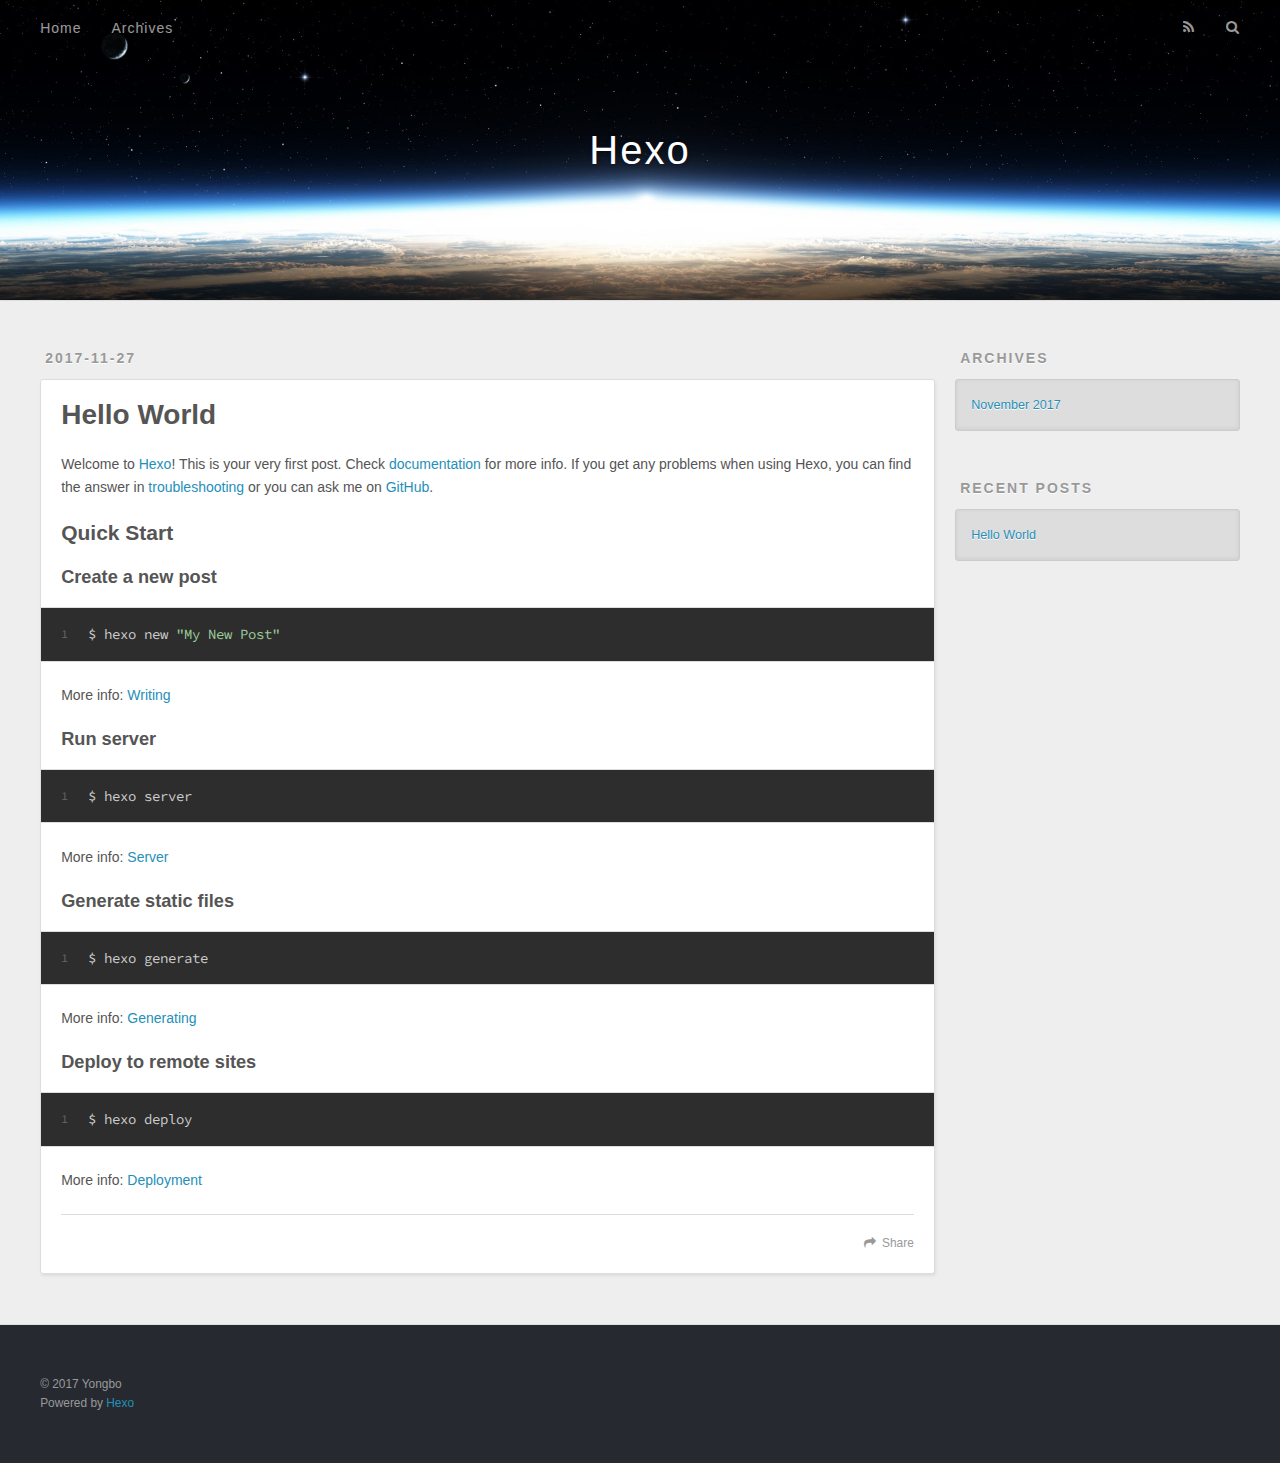
==== index.html @ dc709740 "“update”" ====
<!DOCTYPE html>
<html>
<head>
  <meta charset="utf-8">
  
  <title>Hexo</title>
  <meta name="viewport" content="width=device-width, initial-scale=1, maximum-scale=1">
  <meta property="og:type" content="website">
<meta property="og:title" content="Hexo">
<meta property="og:url" content="http://yoursite.com/index.html">
<meta property="og:site_name" content="Hexo">
<meta property="og:locale" content="zh-Hans">
<meta name="twitter:card" content="summary">
<meta name="twitter:title" content="Hexo">
  
    <link rel="alternate" href="/atom.xml" title="Hexo" type="application/atom+xml">
  
  
    <link rel="icon" href="/favicon.png">
  
  
    <link href="//fonts.googleapis.com/css?family=Source+Code+Pro" rel="stylesheet" type="text/css">
  
  <link rel="stylesheet" href="/css/style.css">
  

</head>

<body>
  <div id="container">
    <div id="wrap">
      <header id="header">
  <div id="banner"></div>
  <div id="header-outer" class="outer">
    <div id="header-title" class="inner">
      <h1 id="logo-wrap">
        <a href="/" id="logo">Hexo</a>
      </h1>
      
    </div>
    <div id="header-inner" class="inner">
      <nav id="main-nav">
        <a id="main-nav-toggle" class="nav-icon"></a>
        
          <a class="main-nav-link" href="/">Home</a>
        
          <a class="main-nav-link" href="/archives">Archives</a>
        
      </nav>
      <nav id="sub-nav">
        
          <a id="nav-rss-link" class="nav-icon" href="/atom.xml" title="RSS Feed"></a>
        
        <a id="nav-search-btn" class="nav-icon" title="Search"></a>
      </nav>
      <div id="search-form-wrap">
        <form action="//google.com/search" method="get" accept-charset="UTF-8" class="search-form"><input type="search" name="q" class="search-form-input" placeholder="Search"><button type="submit" class="search-form-submit">&#xF002;</button><input type="hidden" name="sitesearch" value="http://yoursite.com"></form>
      </div>
    </div>
  </div>
</header>
      <div class="outer">
        <section id="main">
  
    <article id="post-hello-world" class="article article-type-post" itemscope itemprop="blogPost">
  <div class="article-meta">
    <a href="/2017/11/27/hello-world/" class="article-date">
  <time datetime="2017-11-27T13:31:31.000Z" itemprop="datePublished">2017-11-27</time>
</a>
    
  </div>
  <div class="article-inner">
    
    
      <header class="article-header">
        
  
    <h1 itemprop="name">
      <a class="article-title" href="/2017/11/27/hello-world/">Hello World</a>
    </h1>
  

      </header>
    
    <div class="article-entry" itemprop="articleBody">
      
        <p>Welcome to <a href="https://hexo.io/" target="_blank" rel="noopener">Hexo</a>! This is your very first post. Check <a href="https://hexo.io/docs/" target="_blank" rel="noopener">documentation</a> for more info. If you get any problems when using Hexo, you can find the answer in <a href="https://hexo.io/docs/troubleshooting.html" target="_blank" rel="noopener">troubleshooting</a> or you can ask me on <a href="https://github.com/hexojs/hexo/issues" target="_blank" rel="noopener">GitHub</a>.</p>
<h2 id="Quick-Start"><a href="#Quick-Start" class="headerlink" title="Quick Start"></a>Quick Start</h2><h3 id="Create-a-new-post"><a href="#Create-a-new-post" class="headerlink" title="Create a new post"></a>Create a new post</h3><figure class="highlight bash"><table><tr><td class="gutter"><pre><span class="line">1</span><br></pre></td><td class="code"><pre><span class="line">$ hexo new <span class="string">"My New Post"</span></span><br></pre></td></tr></table></figure>
<p>More info: <a href="https://hexo.io/docs/writing.html" target="_blank" rel="noopener">Writing</a></p>
<h3 id="Run-server"><a href="#Run-server" class="headerlink" title="Run server"></a>Run server</h3><figure class="highlight bash"><table><tr><td class="gutter"><pre><span class="line">1</span><br></pre></td><td class="code"><pre><span class="line">$ hexo server</span><br></pre></td></tr></table></figure>
<p>More info: <a href="https://hexo.io/docs/server.html" target="_blank" rel="noopener">Server</a></p>
<h3 id="Generate-static-files"><a href="#Generate-static-files" class="headerlink" title="Generate static files"></a>Generate static files</h3><figure class="highlight bash"><table><tr><td class="gutter"><pre><span class="line">1</span><br></pre></td><td class="code"><pre><span class="line">$ hexo generate</span><br></pre></td></tr></table></figure>
<p>More info: <a href="https://hexo.io/docs/generating.html" target="_blank" rel="noopener">Generating</a></p>
<h3 id="Deploy-to-remote-sites"><a href="#Deploy-to-remote-sites" class="headerlink" title="Deploy to remote sites"></a>Deploy to remote sites</h3><figure class="highlight bash"><table><tr><td class="gutter"><pre><span class="line">1</span><br></pre></td><td class="code"><pre><span class="line">$ hexo deploy</span><br></pre></td></tr></table></figure>
<p>More info: <a href="https://hexo.io/docs/deployment.html" target="_blank" rel="noopener">Deployment</a></p>

      
    </div>
    <footer class="article-footer">
      <a data-url="http://yoursite.com/2017/11/27/hello-world/" data-id="cjaic0ko60000mmjehtc78fb1" class="article-share-link">Share</a>
      
      
    </footer>
  </div>
  
</article>


  

</section>
        
          <aside id="sidebar">
  
    

  
    

  
    
  
    
  <div class="widget-wrap">
    <h3 class="widget-title">Archives</h3>
    <div class="widget">
      <ul class="archive-list"><li class="archive-list-item"><a class="archive-list-link" href="/archives/2017/11/">November 2017</a></li></ul>
    </div>
  </div>


  
    
  <div class="widget-wrap">
    <h3 class="widget-title">Recent Posts</h3>
    <div class="widget">
      <ul>
        
          <li>
            <a href="/2017/11/27/hello-world/">Hello World</a>
          </li>
        
      </ul>
    </div>
  </div>

  
</aside>
        
      </div>
      <footer id="footer">
  
  <div class="outer">
    <div id="footer-info" class="inner">
      &copy; 2017 Yongbo<br>
      Powered by <a href="http://hexo.io/" target="_blank">Hexo</a>
    </div>
  </div>
</footer>
    </div>
    <nav id="mobile-nav">
  
    <a href="/" class="mobile-nav-link">Home</a>
  
    <a href="/archives" class="mobile-nav-link">Archives</a>
  
</nav>
    

<script src="//ajax.googleapis.com/ajax/libs/jquery/2.0.3/jquery.min.js"></script>


  <link rel="stylesheet" href="/fancybox/jquery.fancybox.css">
  <script src="/fancybox/jquery.fancybox.pack.js"></script>


<script src="/js/script.js"></script>

  </div>
</body>
</html>
---- css/style.css ----
body {
  width: 100%;
}
body:before,
body:after {
  content: "";
  display: table;
}
body:after {
  clear: both;
}
html,
body,
div,
span,
applet,
object,
iframe,
h1,
h2,
h3,
h4,
h5,
h6,
p,
blockquote,
pre,
a,
abbr,
acronym,
address,
big,
cite,
code,
del,
dfn,
em,
img,
ins,
kbd,
q,
s,
samp,
small,
strike,
strong,
sub,
sup,
tt,
var,
dl,
dt,
dd,
ol,
ul,
li,
fieldset,
form,
label,
legend,
table,
caption,
tbody,
tfoot,
thead,
tr,
th,
td {
  margin: 0;
  padding: 0;
  border: 0;
  outline: 0;
  font-weight: inherit;
  font-style: inherit;
  font-family: inherit;
  font-size: 100%;
  vertical-align: baseline;
}
body {
  line-height: 1;
  color: #000;
  background: #fff;
}
ol,
ul {
  list-style: none;
}
table {
  border-collapse: separate;
  border-spacing: 0;
  vertical-align: middle;
}
caption,
th,
td {
  text-align: left;
  font-weight: normal;
  vertical-align: middle;
}
a img {
  border: none;
}
input,
button {
  margin: 0;
  padding: 0;
}
input::-moz-focus-inner,
button::-moz-focus-inner {
  border: 0;
  padding: 0;
}
@font-face {
  font-family: FontAwesome;
  font-style: normal;
  font-weight: normal;
  src: url("fonts/fontawesome-webfont.eot?v=#4.0.3");
  src: url("fonts/fontawesome-webfont.eot?#iefix&v=#4.0.3") format("embedded-opentype"), url("fonts/fontawesome-webfont.woff?v=#4.0.3") format("woff"), url("fonts/fontawesome-webfont.ttf?v=#4.0.3") format("truetype"), url("fonts/fontawesome-webfont.svg#fontawesomeregular?v=#4.0.3") format("svg");
}
html,
body,
#container {
  height: 100%;
}
body {
  background: #eee;
  font: 14px "Helvetica Neue", Helvetica, Arial, sans-serif;
  -webkit-text-size-adjust: 100%;
}
.outer {
  max-width: 1220px;
  margin: 0 auto;
  padding: 0 20px;
}
.outer:before,
.outer:after {
  content: "";
  display: table;
}
.outer:after {
  clear: both;
}
.inner {
  display: inline;
  float: left;
  width: 98.33333333333333%;
  margin: 0 0.833333333333333%;
}
.left,
.alignleft {
  float: left;
}
.right,
.alignright {
  float: right;
}
.clear {
  clear: both;
}
#container {
  position: relative;
}
.mobile-nav-on {
  overflow: hidden;
}
#wrap {
  height: 100%;
  width: 100%;
  position: absolute;
  top: 0;
  left: 0;
  -webkit-transition: 0.2s ease-out;
  -moz-transition: 0.2s ease-out;
  -ms-transition: 0.2s ease-out;
  transition: 0.2s ease-out;
  z-index: 1;
  background: #eee;
}
.mobile-nav-on #wrap {
  left: 280px;
}
@media screen and (min-width: 768px) {
  #main {
    display: inline;
    float: left;
    width: 73.33333333333333%;
    margin: 0 0.833333333333333%;
  }
}
.article-date,
.article-category-link,
.archive-year,
.widget-title {
  text-decoration: none;
  text-transform: uppercase;
  letter-spacing: 2px;
  color: #999;
  margin-bottom: 1em;
  margin-left: 5px;
  line-height: 1em;
  text-shadow: 0 1px #fff;
  font-weight: bold;
}
.article-inner,
.archive-article-inner {
  background: #fff;
  -webkit-box-shadow: 1px 2px 3px #ddd;
  box-shadow: 1px 2px 3px #ddd;
  border: 1px solid #ddd;
  border-radius: 3px;
}
.article-entry h1,
.widget h1 {
  font-size: 2em;
}
.article-entry h2,
.widget h2 {
  font-size: 1.5em;
}
.article-entry h3,
.widget h3 {
  font-size: 1.3em;
}
.article-entry h4,
.widget h4 {
  font-size: 1.2em;
}
.article-entry h5,
.widget h5 {
  font-size: 1em;
}
.article-entry h6,
.widget h6 {
  font-size: 1em;
  color: #999;
}
.article-entry hr,
.widget hr {
  border: 1px dashed #ddd;
}
.article-entry strong,
.widget strong {
  font-weight: bold;
}
.article-entry em,
.widget em,
.article-entry cite,
.widget cite {
  font-style: italic;
}
.article-entry sup,
.widget sup,
.article-entry sub,
.widget sub {
  font-size: 0.75em;
  line-height: 0;
  position: relative;
  vertical-align: baseline;
}
.article-entry sup,
.widget sup {
  top: -0.5em;
}
.article-entry sub,
.widget sub {
  bottom: -0.2em;
}
.article-entry small,
.widget small {
  font-size: 0.85em;
}
.article-entry acronym,
.widget acronym,
.article-entry abbr,
.widget abbr {
  border-bottom: 1px dotted;
}
.article-entry ul,
.widget ul,
.article-entry ol,
.widget ol,
.article-entry dl,
.widget dl {
  margin: 0 20px;
  line-height: 1.6em;
}
.article-entry ul ul,
.widget ul ul,
.article-entry ol ul,
.widget ol ul,
.article-entry ul ol,
.widget ul ol,
.article-entry ol ol,
.widget ol ol {
  margin-top: 0;
  margin-bottom: 0;
}
.article-entry ul,
.widget ul {
  list-style: disc;
}
.article-entry ol,
.widget ol {
  list-style: decimal;
}
.article-entry dt,
.widget dt {
  font-weight: bold;
}
#header {
  height: 300px;
  position: relative;
  border-bottom: 1px solid #ddd;
}
#header:before,
#header:after {
  content: "";
  position: absolute;
  left: 0;
  right: 0;
  height: 40px;
}
#header:before {
  top: 0;
  background: -webkit-linear-gradient(rgba(0,0,0,0.2), transparent);
  background: -moz-linear-gradient(rgba(0,0,0,0.2), transparent);
  background: -ms-linear-gradient(rgba(0,0,0,0.2), transparent);
  background: linear-gradient(rgba(0,0,0,0.2), transparent);
}
#header:after {
  bottom: 0;
  background: -webkit-linear-gradient(transparent, rgba(0,0,0,0.2));
  background: -moz-linear-gradient(transparent, rgba(0,0,0,0.2));
  background: -ms-linear-gradient(transparent, rgba(0,0,0,0.2));
  background: linear-gradient(transparent, rgba(0,0,0,0.2));
}
#header-outer {
  height: 100%;
  position: relative;
}
#header-inner {
  position: relative;
  overflow: hidden;
}
#banner {
  position: absolute;
  top: 0;
  left: 0;
  width: 100%;
  height: 100%;
  background: url("images/banner.jpg") center #000;
  -webkit-background-size: cover;
  -moz-background-size: cover;
  background-size: cover;
  z-index: -1;
}
#header-title {
  text-align: center;
  height: 40px;
  position: absolute;
  top: 50%;
  left: 0;
  margin-top: -20px;
}
#logo,
#subtitle {
  text-decoration: none;
  color: #fff;
  font-weight: 300;
  text-shadow: 0 1px 4px rgba(0,0,0,0.3);
}
#logo {
  font-size: 40px;
  line-height: 40px;
  letter-spacing: 2px;
}
#subtitle {
  font-size: 16px;
  line-height: 16px;
  letter-spacing: 1px;
}
#subtitle-wrap {
  margin-top: 16px;
}
#main-nav {
  float: left;
  margin-left: -15px;
}
.nav-icon,
.main-nav-link {
  float: left;
  color: #fff;
  opacity: 0.6;
  text-decoration: none;
  text-shadow: 0 1px rgba(0,0,0,0.2);
  -webkit-transition: opacity 0.2s;
  -moz-transition: opacity 0.2s;
  -ms-transition: opacity 0.2s;
  transition: opacity 0.2s;
  display: block;
  padding: 20px 15px;
}
.nav-icon:hover,
.main-nav-link:hover {
  opacity: 1;
}
.nav-icon {
  font-family: FontAwesome;
  text-align: center;
  font-size: 14px;
  width: 14px;
  height: 14px;
  padding: 20px 15px;
  position: relative;
  cursor: pointer;
}
.main-nav-link {
  font-weight: 300;
  letter-spacing: 1px;
}
@media screen and (max-width: 479px) {
  .main-nav-link {
    display: none;
  }
}
#main-nav-toggle {
  display: none;
}
#main-nav-toggle:before {
  content: "\f0c9";
}
@media screen and (max-width: 479px) {
  #main-nav-toggle {
    display: block;
  }
}
#sub-nav {
  float: right;
  margin-right: -15px;
}
#nav-rss-link:before {
  content: "\f09e";
}
#nav-search-btn:before {
  content: "\f002";
}
#search-form-wrap {
  position: absolute;
  top: 15px;
  width: 150px;
  height: 30px;
  right: -150px;
  opacity: 0;
  -webkit-transition: 0.2s ease-out;
  -moz-transition: 0.2s ease-out;
  -ms-transition: 0.2s ease-out;
  transition: 0.2s ease-out;
}
#search-form-wrap.on {
  opacity: 1;
  right: 0;
}
@media screen and (max-width: 479px) {
  #search-form-wrap {
    width: 100%;
    right: -100%;
  }
}
.search-form {
  position: absolute;
  top: 0;
  left: 0;
  right: 0;
  background: #fff;
  padding: 5px 15px;
  border-radius: 15px;
  -webkit-box-shadow: 0 0 10px rgba(0,0,0,0.3);
  box-shadow: 0 0 10px rgba(0,0,0,0.3);
}
.search-form-input {
  border: none;
  background: none;
  color: #555;
  width: 100%;
  font: 13px "Helvetica Neue", Helvetica, Arial, sans-serif;
  outline: none;
}
.search-form-input::-webkit-search-results-decoration,
.search-form-input::-webkit-search-cancel-button {
  -webkit-appearance: none;
}
.search-form-submit {
  position: absolute;
  top: 50%;
  right: 10px;
  margin-top: -7px;
  font: 13px FontAwesome;
  border: none;
  background: none;
  color: #bbb;
  cursor: pointer;
}
.search-form-submit:hover,
.search-form-submit:focus {
  color: #777;
}
.article {
  margin: 50px 0;
}
.article-inner {
  overflow: hidden;
}
.article-meta:before,
.article-meta:after {
  content: "";
  display: table;
}
.article-meta:after {
  clear: both;
}
.article-date {
  float: left;
}
.article-category {
  float: left;
  line-height: 1em;
  color: #ccc;
  text-shadow: 0 1px #fff;
  margin-left: 8px;
}
.article-category:before {
  content: "\2022";
}
.article-category-link {
  margin: 0 12px 1em;
}
.article-header {
  padding: 20px 20px 0;
}
.article-title {
  text-decoration: none;
  font-size: 2em;
  font-weight: bold;
  color: #555;
  line-height: 1.1em;
  -webkit-transition: color 0.2s;
  -moz-transition: color 0.2s;
  -ms-transition: color 0.2s;
  transition: color 0.2s;
}
a.article-title:hover {
  color: #258fb8;
}
.article-entry {
  color: #555;
  padding: 0 20px;
}
.article-entry:before,
.article-entry:after {
  content: "";
  display: table;
}
.article-entry:after {
  clear: both;
}
.article-entry p,
.article-entry table {
  line-height: 1.6em;
  margin: 1.6em 0;
}
.article-entry h1,
.article-entry h2,
.article-entry h3,
.article-entry h4,
.article-entry h5,
.article-entry h6 {
  font-weight: bold;
}
.article-entry h1,
.article-entry h2,
.article-entry h3,
.article-entry h4,
.article-entry h5,
.article-entry h6 {
  line-height: 1.1em;
  margin: 1.1em 0;
}
.article-entry a {
  color: #258fb8;
  text-decoration: none;
}
.article-entry a:hover {
  text-decoration: underline;
}
.article-entry ul,
.article-entry ol,
.article-entry dl {
  margin-top: 1.6em;
  margin-bottom: 1.6em;
}
.article-entry img,
.article-entry video {
  max-width: 100%;
  height: auto;
  display: block;
  margin: auto;
}
.article-entry iframe {
  border: none;
}
.article-entry table {
  width: 100%;
  border-collapse: collapse;
  border-spacing: 0;
}
.article-entry th {
  font-weight: bold;
  border-bottom: 3px solid #ddd;
  padding-bottom: 0.5em;
}
.article-entry td {
  border-bottom: 1px solid #ddd;
  padding: 10px 0;
}
.article-entry blockquote {
  font-family: Georgia, "Times New Roman", serif;
  font-size: 1.4em;
  margin: 1.6em 20px;
  text-align: center;
}
.article-entry blockquote footer {
  font-size: 14px;
  margin: 1.6em 0;
  font-family: "Helvetica Neue", Helvetica, Arial, sans-serif;
}
.article-entry blockquote footer cite:before {
  content: "—";
  padding: 0 0.5em;
}
.article-entry .pullquote {
  text-align: left;
  width: 45%;
  margin: 0;
}
.article-entry .pullquote.left {
  margin-left: 0.5em;
  margin-right: 1em;
}
.article-entry .pullquote.right {
  margin-right: 0.5em;
  margin-left: 1em;
}
.article-entry .caption {
  color: #999;
  display: block;
  font-size: 0.9em;
  margin-top: 0.5em;
  position: relative;
  text-align: center;
}
.article-entry .video-container {
  position: relative;
  padding-top: 56.25%;
  height: 0;
  overflow: hidden;
}
.article-entry .video-container iframe,
.article-entry .video-container object,
.article-entry .video-container embed {
  position: absolute;
  top: 0;
  left: 0;
  width: 100%;
  height: 100%;
  margin-top: 0;
}
.article-more-link a {
  display: inline-block;
  line-height: 1em;
  padding: 6px 15px;
  border-radius: 15px;
  background: #eee;
  color: #999;
  text-shadow: 0 1px #fff;
  text-decoration: none;
}
.article-more-link a:hover {
  background: #258fb8;
  color: #fff;
  text-decoration: none;
  text-shadow: 0 1px #1e7293;
}
.article-footer {
  font-size: 0.85em;
  line-height: 1.6em;
  border-top: 1px solid #ddd;
  padding-top: 1.6em;
  margin: 0 20px 20px;
}
.article-footer:before,
.article-footer:after {
  content: "";
  display: table;
}
.article-footer:after {
  clear: both;
}
.article-footer a {
  color: #999;
  text-decoration: none;
}
.article-footer a:hover {
  color: #555;
}
.article-tag-list-item {
  float: left;
  margin-right: 10px;
}
.article-tag-list-link:before {
  content: "#";
}
.article-comment-link {
  float: right;
}
.article-comment-link:before {
  content: "\f075";
  font-family: FontAwesome;
  padding-right: 8px;
}
.article-share-link {
  cursor: pointer;
  float: right;
  margin-left: 20px;
}
.article-share-link:before {
  content: "\f064";
  font-family: FontAwesome;
  padding-right: 6px;
}
#article-nav {
  position: relative;
}
#article-nav:before,
#article-nav:after {
  content: "";
  display: table;
}
#article-nav:after {
  clear: both;
}
@media screen and (min-width: 768px) {
  #article-nav {
    margin: 50px 0;
  }
  #article-nav:before {
    width: 8px;
    height: 8px;
    position: absolute;
    top: 50%;
    left: 50%;
    margin-top: -4px;
    margin-left: -4px;
    content: "";
    border-radius: 50%;
    background: #ddd;
    -webkit-box-shadow: 0 1px 2px #fff;
    box-shadow: 0 1px 2px #fff;
  }
}
.article-nav-link-wrap {
  text-decoration: none;
  text-shadow: 0 1px #fff;
  color: #999;
  -webkit-box-sizing: border-box;
  -moz-box-sizing: border-box;
  box-sizing: border-box;
  margin-top: 50px;
  text-align: center;
  display: block;
}
.article-nav-link-wrap:hover {
  color: #555;
}
@media screen and (min-width: 768px) {
  .article-nav-link-wrap {
    width: 50%;
    margin-top: 0;
  }
}
@media screen and (min-width: 768px) {
  #article-nav-newer {
    float: left;
    text-align: right;
    padding-right: 20px;
  }
}
@media screen and (min-width: 768px) {
  #article-nav-older {
    float: right;
    text-align: left;
    padding-left: 20px;
  }
}
.article-nav-caption {
  text-transform: uppercase;
  letter-spacing: 2px;
  color: #ddd;
  line-height: 1em;
  font-weight: bold;
}
#article-nav-newer .article-nav-caption {
  margin-right: -2px;
}
.article-nav-title {
  font-size: 0.85em;
  line-height: 1.6em;
  margin-top: 0.5em;
}
.article-share-box {
  position: absolute;
  display: none;
  background: #fff;
  -webkit-box-shadow: 1px 2px 10px rgba(0,0,0,0.2);
  box-shadow: 1px 2px 10px rgba(0,0,0,0.2);
  border-radius: 3px;
  margin-left: -145px;
  overflow: hidden;
  z-index: 1;
}
.article-share-box.on {
  display: block;
}
.article-share-input {
  width: 100%;
  background: none;
  -webkit-box-sizing: border-box;
  -moz-box-sizing: border-box;
  box-sizing: border-box;
  font: 14px "Helvetica Neue", Helvetica, Arial, sans-serif;
  padding: 0 15px;
  color: #555;
  outline: none;
  border: 1px solid #ddd;
  border-radius: 3px 3px 0 0;
  height: 36px;
  line-height: 36px;
}
.article-share-links {
  background: #eee;
}
.article-share-links:before,
.article-share-links:after {
  content: "";
  display: table;
}
.article-share-links:after {
  clear: both;
}
.article-share-twitter,
.article-share-facebook,
.article-share-pinterest,
.article-share-google {
  width: 50px;
  height: 36px;
  display: block;
  float: left;
  position: relative;
  color: #999;
  text-shadow: 0 1px #fff;
}
.article-share-twitter:before,
.article-share-facebook:before,
.article-share-pinterest:before,
.article-share-google:before {
  font-size: 20px;
  font-family: FontAwesome;
  width: 20px;
  height: 20px;
  position: absolute;
  top: 50%;
  left: 50%;
  margin-top: -10px;
  margin-left: -10px;
  text-align: center;
}
.article-share-twitter:hover,
.article-share-facebook:hover,
.article-share-pinterest:hover,
.article-share-google:hover {
  color: #fff;
}
.article-share-twitter:before {
  content: "\f099";
}
.article-share-twitter:hover {
  background: #00aced;
  text-shadow: 0 1px #008abe;
}
.article-share-facebook:before {
  content: "\f09a";
}
.article-share-facebook:hover {
  background: #3b5998;
  text-shadow: 0 1px #2f477a;
}
.article-share-pinterest:before {
  content: "\f0d2";
}
.article-share-pinterest:hover {
  background: #cb2027;
  text-shadow: 0 1px #a21a1f;
}
.article-share-google:before {
  content: "\f0d5";
}
.article-share-google:hover {
  background: #dd4b39;
  text-shadow: 0 1px #be3221;
}
.article-gallery {
  background: #000;
  position: relative;
}
.article-gallery-photos {
  position: relative;
  overflow: hidden;
}
.article-gallery-img {
  display: none;
  max-width: 100%;
}
.article-gallery-img:first-child {
  display: block;
}
.article-gallery-img.loaded {
  position: absolute;
  display: block;
}
.article-gallery-img img {
  display: block;
  max-width: 100%;
  margin: 0 auto;
}
#comments {
  background: #fff;
  -webkit-box-shadow: 1px 2px 3px #ddd;
  box-shadow: 1px 2px 3px #ddd;
  padding: 20px;
  border: 1px solid #ddd;
  border-radius: 3px;
  margin: 50px 0;
}
#comments a {
  color: #258fb8;
}
.archives-wrap {
  margin: 50px 0;
}
.archives:before,
.archives:after {
  content: "";
  display: table;
}
.archives:after {
  clear: both;
}
.archive-year-wrap {
  margin-bottom: 1em;
}
.archives {
  -webkit-column-gap: 10px;
  -moz-column-gap: 10px;
  column-gap: 10px;
}
@media screen and (min-width: 480px) and (max-width: 767px) {
  .archives {
    -webkit-column-count: 2;
    -moz-column-count: 2;
    column-count: 2;
  }
}
@media screen and (min-width: 768px) {
  .archives {
    -webkit-column-count: 3;
    -moz-column-count: 3;
    column-count: 3;
  }
}
.archive-article {
  -webkit-column-break-inside: avoid;
  page-break-inside: avoid;
  overflow: hidden;
  break-inside: avoid-column;
}
.archive-article-inner {
  padding: 10px;
  margin-bottom: 15px;
}
.archive-article-title {
  text-decoration: none;
  font-weight: bold;
  color: #555;
  -webkit-transition: color 0.2s;
  -moz-transition: color 0.2s;
  -ms-transition: color 0.2s;
  transition: color 0.2s;
  line-height: 1.6em;
}
.archive-article-title:hover {
  color: #258fb8;
}
.archive-article-footer {
  margin-top: 1em;
}
.archive-article-date {
  color: #999;
  text-decoration: none;
  font-size: 0.85em;
  line-height: 1em;
  margin-bottom: 0.5em;
  display: block;
}
#page-nav {
  margin: 50px auto;
  background: #fff;
  -webkit-box-shadow: 1px 2px 3px #ddd;
  box-shadow: 1px 2px 3px #ddd;
  border: 1px solid #ddd;
  border-radius: 3px;
  text-align: center;
  color: #999;
  overflow: hidden;
}
#page-nav:before,
#page-nav:after {
  content: "";
  display: table;
}
#page-nav:after {
  clear: both;
}
#page-nav a,
#page-nav span {
  padding: 10px 20px;
  line-height: 1;
  height: 2ex;
}
#page-nav a {
  color: #999;
  text-decoration: none;
}
#page-nav a:hover {
  background: #999;
  color: #fff;
}
#page-nav .prev {
  float: left;
}
#page-nav .next {
  float: right;
}
#page-nav .page-number {
  display: inline-block;
}
@media screen and (max-width: 479px) {
  #page-nav .page-number {
    display: none;
  }
}
#page-nav .current {
  color: #555;
  font-weight: bold;
}
#page-nav .space {
  color: #ddd;
}
#footer {
  background: #262a30;
  padding: 50px 0;
  border-top: 1px solid #ddd;
  color: #999;
}
#footer a {
  color: #258fb8;
  text-decoration: none;
}
#footer a:hover {
  text-decoration: underline;
}
#footer-info {
  line-height: 1.6em;
  font-size: 0.85em;
}
.article-entry pre,
.article-entry .highlight {
  background: #2d2d2d;
  margin: 0 -20px;
  padding: 15px 20px;
  border-style: solid;
  border-color: #ddd;
  border-width: 1px 0;
  overflow: auto;
  color: #ccc;
  line-height: 22.400000000000002px;
}
.article-entry .highlight .gutter pre,
.article-entry .gist .gist-file .gist-data .line-numbers {
  color: #666;
  font-size: 0.85em;
}
.article-entry pre,
.article-entry code {
  font-family: "Source Code Pro", Consolas, Monaco, Menlo, Consolas, monospace;
}
.article-entry code {
  background: #eee;
  text-shadow: 0 1px #fff;
  padding: 0 0.3em;
}
.article-entry pre code {
  background: none;
  text-shadow: none;
  padding: 0;
}
.article-entry .highlight pre {
  border: none;
  margin: 0;
  padding: 0;
}
.article-entry .highlight table {
  margin: 0;
  width: auto;
}
.article-entry .highlight td {
  border: none;
  padding: 0;
}
.article-entry .highlight figcaption {
  font-size: 0.85em;
  color: #999;
  line-height: 1em;
  margin-bottom: 1em;
}
.article-entry .highlight figcaption:before,
.article-entry .highlight figcaption:after {
  content: "";
  display: table;
}
.article-entry .highlight figcaption:after {
  clear: both;
}
.article-entry .highlight figcaption a {
  float: right;
}
.article-entry .highlight .gutter pre {
  text-align: right;
  padding-right: 20px;
}
.article-entry .highlight .line {
  height: 22.400000000000002px;
}
.article-entry .highlight .line.marked {
  background: #515151;
}
.article-entry .gist {
  margin: 0 -20px;
  border-style: solid;
  border-color: #ddd;
  border-width: 1px 0;
  background: #2d2d2d;
  padding: 15px 20px 15px 0;
}
.article-entry .gist .gist-file {
  border: none;
  font-family: "Source Code Pro", Consolas, Monaco, Menlo, Consolas, monospace;
  margin: 0;
}
.article-entry .gist .gist-file .gist-data {
  background: none;
  border: none;
}
.article-entry .gist .gist-file .gist-data .line-numbers {
  background: none;
  border: none;
  padding: 0 20px 0 0;
}
.article-entry .gist .gist-file .gist-data .line-data {
  padding: 0 !important;
}
.article-entry .gist .gist-file .highlight {
  margin: 0;
  padding: 0;
  border: none;
}
.article-entry .gist .gist-file .gist-meta {
  background: #2d2d2d;
  color: #999;
  font: 0.85em "Helvetica Neue", Helvetica, Arial, sans-serif;
  text-shadow: 0 0;
  padding: 0;
  margin-top: 1em;
  margin-left: 20px;
}
.article-entry .gist .gist-file .gist-meta a {
  color: #258fb8;
  font-weight: normal;
}
.article-entry .gist .gist-file .gist-meta a:hover {
  text-decoration: underline;
}
pre .comment,
pre .title {
  color: #999;
}
pre .variable,
pre .attribute,
pre .tag,
pre .regexp,
pre .ruby .constant,
pre .xml .tag .title,
pre .xml .pi,
pre .xml .doctype,
pre .html .doctype,
pre .css .id,
pre .css .class,
pre .css .pseudo {
  color: #f2777a;
}
pre .number,
pre .preprocessor,
pre .built_in,
pre .literal,
pre .params,
pre .constant {
  color: #f99157;
}
pre .class,
pre .ruby .class .title,
pre .css .rules .attribute {
  color: #9c9;
}
pre .string,
pre .value,
pre .inheritance,
pre .header,
pre .ruby .symbol,
pre .xml .cdata {
  color: #9c9;
}
pre .css .hexcolor {
  color: #6cc;
}
pre .function,
pre .python .decorator,
pre .python .title,
pre .ruby .function .title,
pre .ruby .title .keyword,
pre .perl .sub,
pre .javascript .title,
pre .coffeescript .title {
  color: #69c;
}
pre .keyword,
pre .javascript .function {
  color: #c9c;
}
@media screen and (max-width: 479px) {
  #mobile-nav {
    position: absolute;
    top: 0;
    left: 0;
    width: 280px;
    height: 100%;
    background: #191919;
    border-right: 1px solid #fff;
  }
}
@media screen and (max-width: 479px) {
  .mobile-nav-link {
    display: block;
    color: #999;
    text-decoration: none;
    padding: 15px 20px;
    font-weight: bold;
  }
  .mobile-nav-link:hover {
    color: #fff;
  }
}
@media screen and (min-width: 768px) {
  #sidebar {
    display: inline;
    float: left;
    width: 23.333333333333332%;
    margin: 0 0.833333333333333%;
  }
}
.widget-wrap {
  margin: 50px 0;
}
.widget {
  color: #777;
  text-shadow: 0 1px #fff;
  background: #ddd;
  -webkit-box-shadow: 0 -1px 4px #ccc inset;
  box-shadow: 0 -1px 4px #ccc inset;
  border: 1px solid #ccc;
  padding: 15px;
  border-radius: 3px;
}
.widget a {
  color: #258fb8;
  text-decoration: none;
}
.widget a:hover {
  text-decoration: underline;
}
.widget ul ul,
.widget ol ul,
.widget dl ul,
.widget ul ol,
.widget ol ol,
.widget dl ol,
.widget ul dl,
.widget ol dl,
.widget dl dl {
  margin-left: 15px;
  list-style: disc;
}
.widget {
  line-height: 1.6em;
  word-wrap: break-word;
  font-size: 0.9em;
}
.widget ul,
.widget ol {
  list-style: none;
  margin: 0;
}
.widget ul ul,
.widget ol ul,
.widget ul ol,
.widget ol ol {
  margin: 0 20px;
}
.widget ul ul,
.widget ol ul {
  list-style: disc;
}
.widget ul ol,
.widget ol ol {
  list-style: decimal;
}
.category-list-count,
.tag-list-count,
.archive-list-count {
  padding-left: 5px;
  color: #999;
  font-size: 0.85em;
}
.category-list-count:before,
.tag-list-count:before,
.archive-list-count:before {
  content: "(";
}
.category-list-count:after,
.tag-list-count:after,
.archive-list-count:after {
  content: ")";
}
.tagcloud a {
  margin-right: 5px;
  display: inline-block;
}
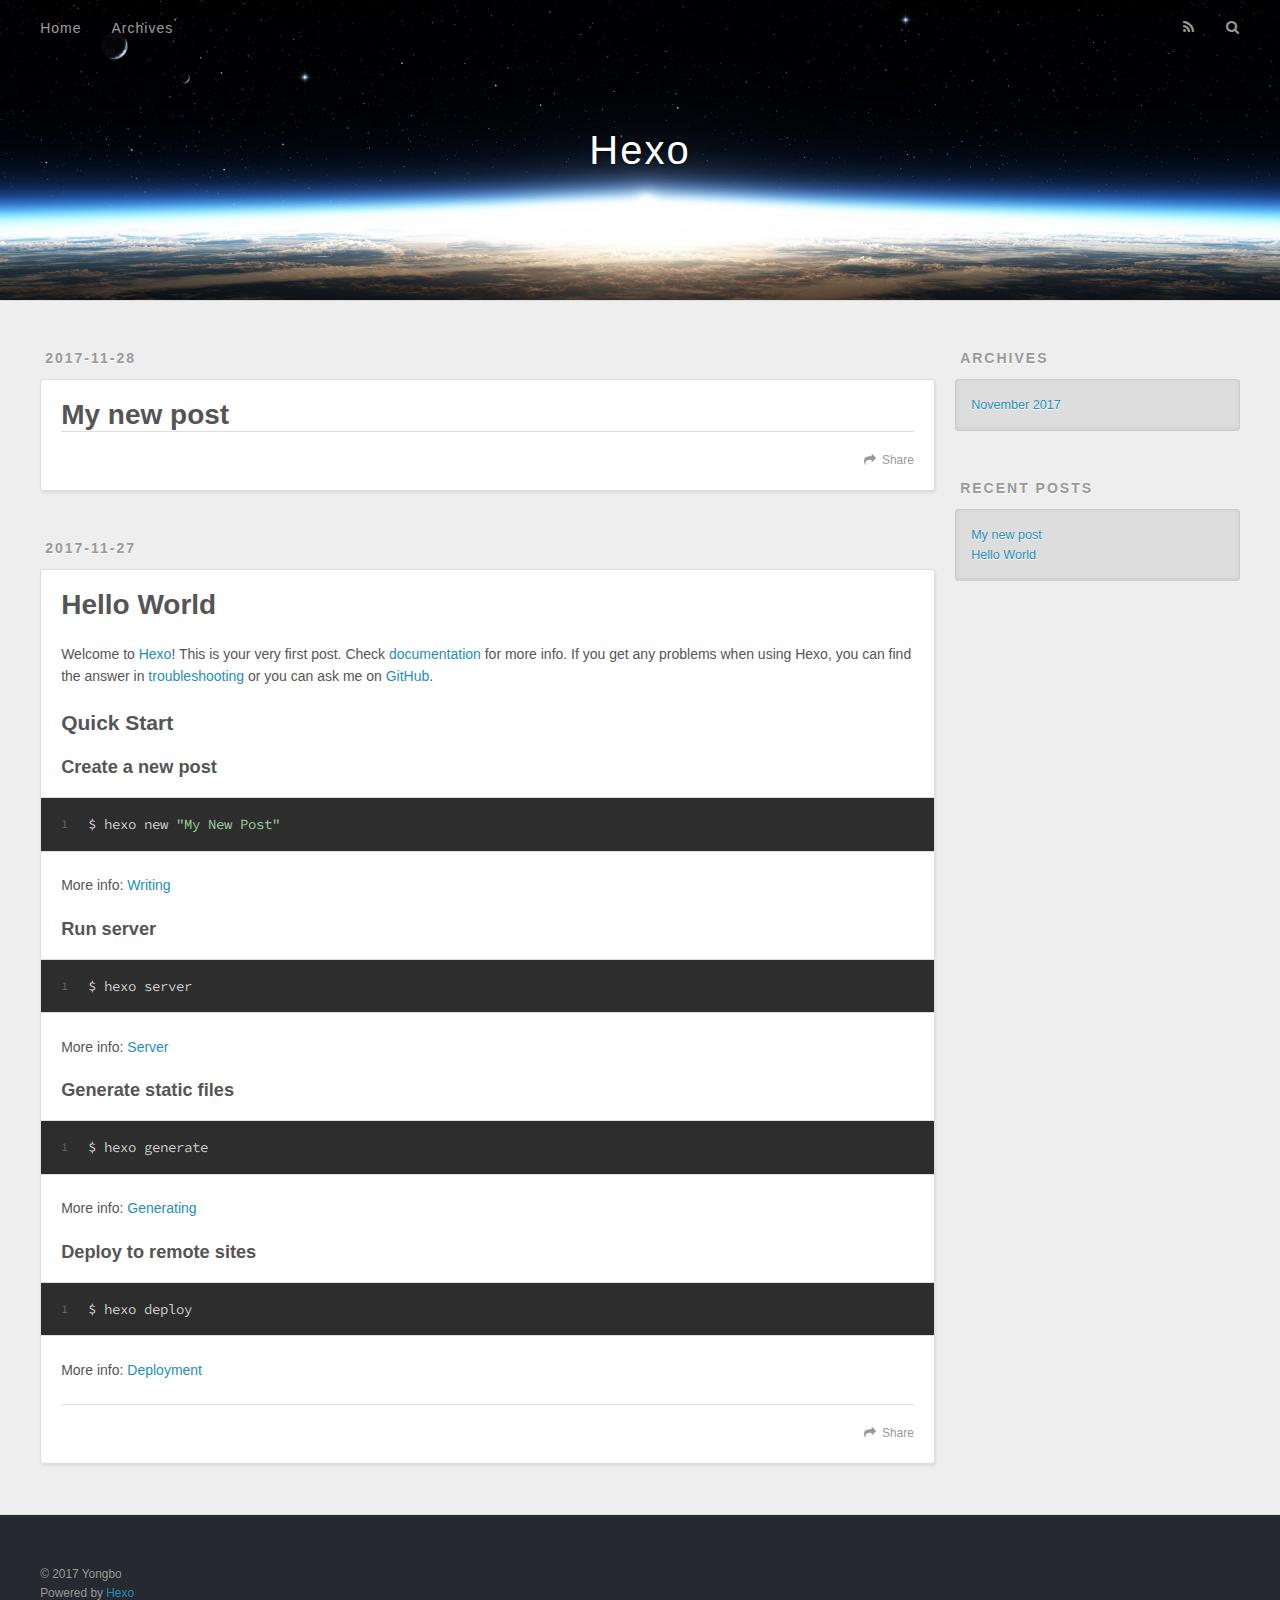
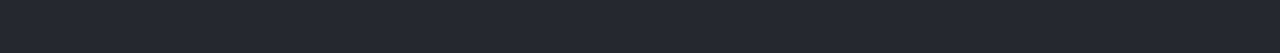
==== commit feecd2cf: "“update”" ====
--- a/index.html
+++ b/index.html
@@ -62,6 +62,42 @@
       <div class="outer">
         <section id="main">
   
+    <article id="post-My-new-post" class="article article-type-post" itemscope itemprop="blogPost">
+  <div class="article-meta">
+    <a href="/2017/11/28/My-new-post/" class="article-date">
+  <time datetime="2017-11-28T06:56:34.000Z" itemprop="datePublished">2017-11-28</time>
+</a>
+    
+  </div>
+  <div class="article-inner">
+    
+    
+      <header class="article-header">
+        
+  
+    <h1 itemprop="name">
+      <a class="article-title" href="/2017/11/28/My-new-post/">My new post</a>
+    </h1>
+  
+
+      </header>
+    
+    <div class="article-entry" itemprop="articleBody">
+      
+        
+      
+    </div>
+    <footer class="article-footer">
+      <a data-url="http://yoursite.com/2017/11/28/My-new-post/" data-id="cjaj9tqal0001b16ttnbprym2" class="article-share-link">Share</a>
+      
+      
+    </footer>
+  </div>
+  
+</article>
+
+
+  
     <article id="post-hello-world" class="article article-type-post" itemscope itemprop="blogPost">
   <div class="article-meta">
     <a href="/2017/11/27/hello-world/" class="article-date">
@@ -97,7 +133,7 @@
       
     </div>
     <footer class="article-footer">
-      <a data-url="http://yoursite.com/2017/11/27/hello-world/" data-id="cjaic0ko60000mmjehtc78fb1" class="article-share-link">Share</a>
+      <a data-url="http://yoursite.com/2017/11/27/hello-world/" data-id="cjaj9tqag0000b16tx40qgcen" class="article-share-link">Share</a>
       
       
     </footer>
@@ -137,6 +173,10 @@
       <ul>
         
           <li>
+            <a href="/2017/11/28/My-new-post/">My new post</a>
+          </li>
+        
+          <li>
             <a href="/2017/11/27/hello-world/">Hello World</a>
           </li>
         
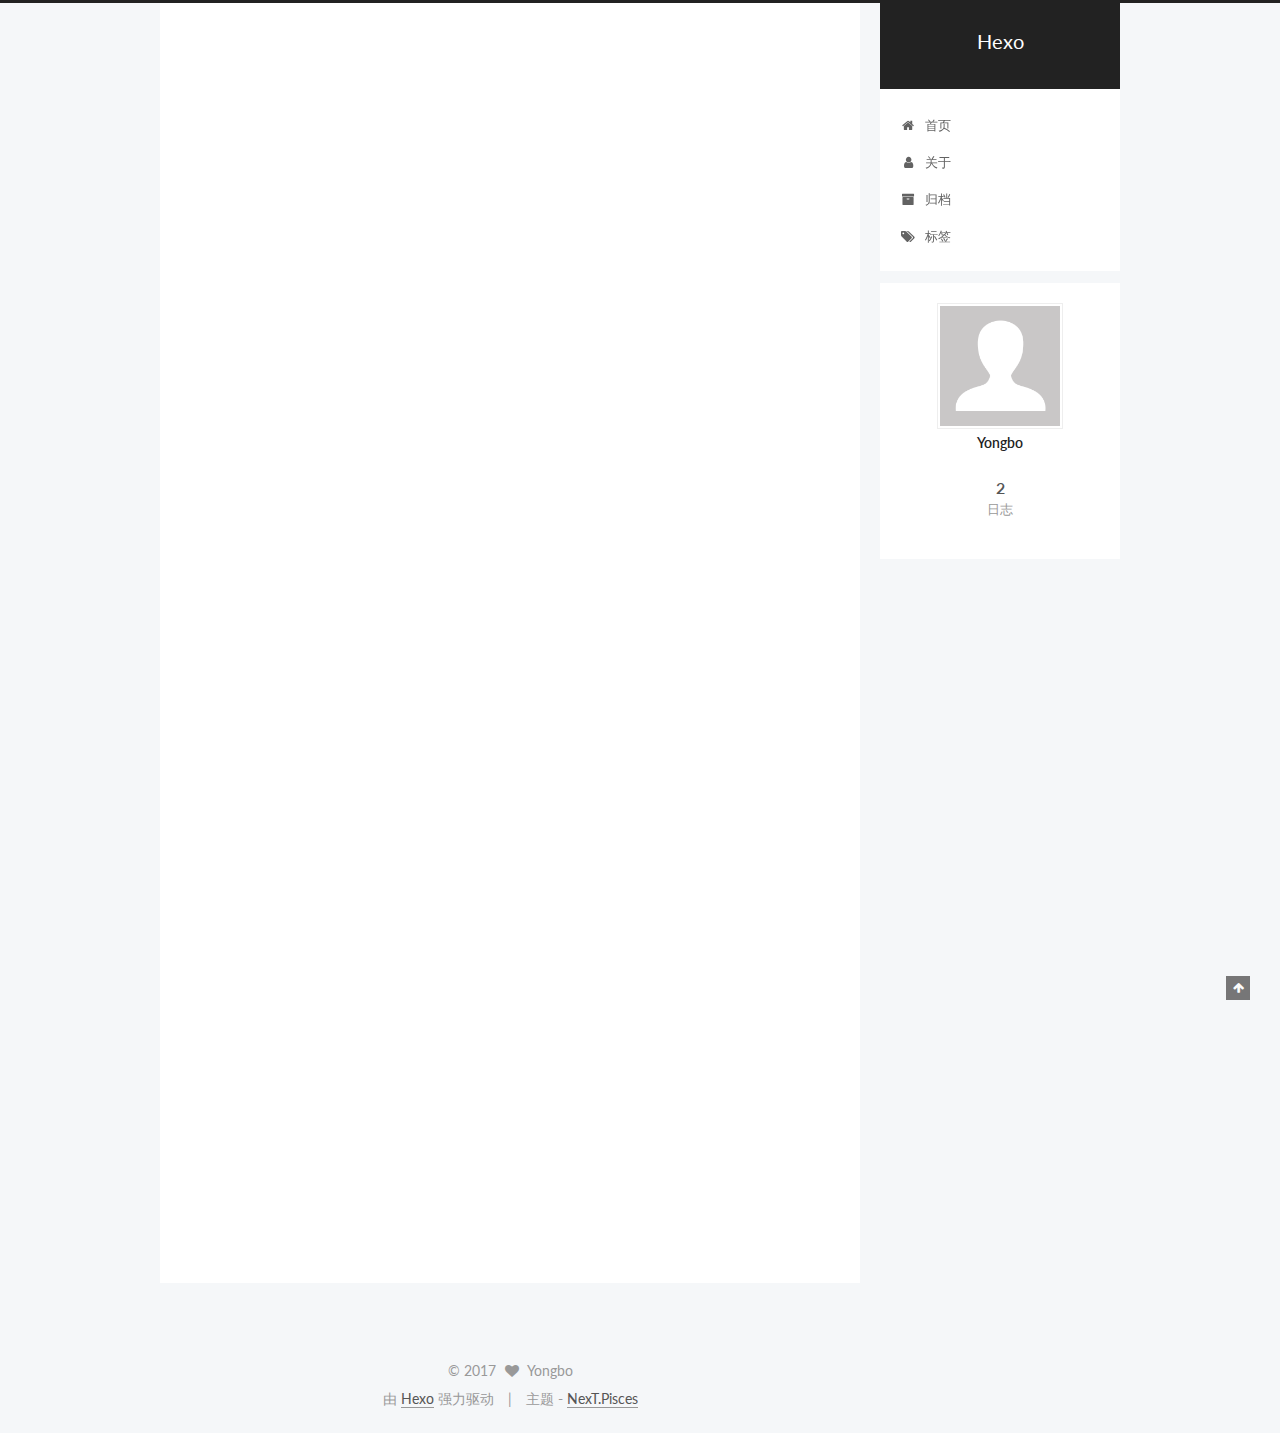
==== commit f048f0ae: "“update”" ====
--- a/index.html
+++ b/index.html
@@ -1,126 +1,466 @@
 <!DOCTYPE html>
-<html>
+
+
+
+  
+
+
+<html class="theme-next pisces use-motion" lang="zh-Hans">
 <head>
-  <meta charset="utf-8">
-  
-  <title>Hexo</title>
-  <meta name="viewport" content="width=device-width, initial-scale=1, maximum-scale=1">
-  <meta property="og:type" content="website">
+  <meta charset="UTF-8"/>
+<meta http-equiv="X-UA-Compatible" content="IE=edge" />
+<meta name="viewport" content="width=device-width, initial-scale=1, maximum-scale=1"/>
+<meta name="theme-color" content="#222">
+
+
+
+
+
+
+
+
+
+<meta http-equiv="Cache-Control" content="no-transform" />
+<meta http-equiv="Cache-Control" content="no-siteapp" />
+
+
+
+
+
+
+
+
+
+
+
+
+
+
+
+  
+  
+  <link href="/lib/fancybox/source/jquery.fancybox.css?v=2.1.5" rel="stylesheet" type="text/css" />
+
+
+
+
+  
+  
+  
+  
+
+  
+    
+    
+  
+
+  
+
+  
+
+  
+
+  
+
+  
+    
+    
+    <link href="//fonts.googleapis.com/css?family=Lato:300,300italic,400,400italic,700,700italic&subset=latin,latin-ext" rel="stylesheet" type="text/css">
+  
+
+
+
+
+
+
+<link href="/lib/font-awesome/css/font-awesome.min.css?v=4.6.2" rel="stylesheet" type="text/css" />
+
+<link href="/css/main.css?v=5.1.2" rel="stylesheet" type="text/css" />
+
+
+  <meta name="keywords" content="Hexo, NexT" />
+
+
+
+
+
+
+
+
+  <link rel="shortcut icon" type="image/x-icon" href="/favicon.ico?v=5.1.2" />
+
+
+
+
+
+
+<meta property="og:type" content="website">
 <meta property="og:title" content="Hexo">
 <meta property="og:url" content="http://yoursite.com/index.html">
 <meta property="og:site_name" content="Hexo">
 <meta property="og:locale" content="zh-Hans">
 <meta name="twitter:card" content="summary">
 <meta name="twitter:title" content="Hexo">
-  
-    <link rel="alternate" href="/atom.xml" title="Hexo" type="application/atom+xml">
-  
-  
-    <link rel="icon" href="/favicon.png">
-  
-  
-    <link href="//fonts.googleapis.com/css?family=Source+Code+Pro" rel="stylesheet" type="text/css">
-  
-  <link rel="stylesheet" href="/css/style.css">
-  
+
+
+
+<script type="text/javascript" id="hexo.configurations">
+  var NexT = window.NexT || {};
+  var CONFIG = {
+    root: '/',
+    scheme: 'Pisces',
+    sidebar: {"position":"right","display":"post","offset":12,"offset_float":12,"b2t":false,"scrollpercent":false,"onmobile":false},
+    fancybox: true,
+    tabs: true,
+    motion: true,
+    duoshuo: {
+      userId: '0',
+      author: '博主'
+    },
+    algolia: {
+      applicationID: '',
+      apiKey: '',
+      indexName: '',
+      hits: {"per_page":10},
+      labels: {"input_placeholder":"Search for Posts","hits_empty":"We didn't find any results for the search: ${query}","hits_stats":"${hits} results found in ${time} ms"}
+    }
+  };
+</script>
+
+
+
+  <link rel="canonical" href="http://yoursite.com/"/>
+
+
+
+
+
+  <title>Hexo</title>
+  
+
+
+
+
+
+
+
+
+
+
+
+
+
 
 </head>
 
-<body>
-  <div id="container">
-    <div id="wrap">
-      <header id="header">
-  <div id="banner"></div>
-  <div id="header-outer" class="outer">
-    <div id="header-title" class="inner">
-      <h1 id="logo-wrap">
-        <a href="/" id="logo">Hexo</a>
-      </h1>
-      
+<body itemscope itemtype="http://schema.org/WebPage" lang="zh-Hans">
+
+  
+  
+    
+  
+
+  <div class="container sidebar-position-right 
+   page-home 
+ ">
+    <div class="headband"></div>
+
+    <header id="header" class="header" itemscope itemtype="http://schema.org/WPHeader">
+      <div class="header-inner"><div class="site-brand-wrapper">
+  <div class="site-meta ">
+    
+
+    <div class="custom-logo-site-title">
+      <a href="/"  class="brand" rel="start">
+        <span class="logo-line-before"><i></i></span>
+        <span class="site-title">Hexo</span>
+        <span class="logo-line-after"><i></i></span>
+      </a>
     </div>
-    <div id="header-inner" class="inner">
-      <nav id="main-nav">
-        <a id="main-nav-toggle" class="nav-icon"></a>
-        
-          <a class="main-nav-link" href="/">Home</a>
-        
-          <a class="main-nav-link" href="/archives">Archives</a>
-        
-      </nav>
-      <nav id="sub-nav">
-        
-          <a id="nav-rss-link" class="nav-icon" href="/atom.xml" title="RSS Feed"></a>
-        
-        <a id="nav-search-btn" class="nav-icon" title="Search"></a>
-      </nav>
-      <div id="search-form-wrap">
-        <form action="//google.com/search" method="get" accept-charset="UTF-8" class="search-form"><input type="search" name="q" class="search-form-input" placeholder="Search"><button type="submit" class="search-form-submit">&#xF002;</button><input type="hidden" name="sitesearch" value="http://yoursite.com"></form>
-      </div>
+      
+        <p class="site-subtitle"></p>
+      
+  </div>
+
+  <div class="site-nav-toggle">
+    <button>
+      <span class="btn-bar"></span>
+      <span class="btn-bar"></span>
+      <span class="btn-bar"></span>
+    </button>
+  </div>
+</div>
+
+<nav class="site-nav">
+  
+
+  
+    <ul id="menu" class="menu">
+      
+        
+        <li class="menu-item menu-item-home">
+          <a href="/" rel="section">
+            
+              <i class="menu-item-icon fa fa-fw fa-home"></i> <br />
+            
+            首页
+          </a>
+        </li>
+      
+        
+        <li class="menu-item menu-item-about">
+          <a href="/about/" rel="section">
+            
+              <i class="menu-item-icon fa fa-fw fa-user"></i> <br />
+            
+            关于
+          </a>
+        </li>
+      
+        
+        <li class="menu-item menu-item-archives">
+          <a href="/archives/" rel="section">
+            
+              <i class="menu-item-icon fa fa-fw fa-archive"></i> <br />
+            
+            归档
+          </a>
+        </li>
+      
+        
+        <li class="menu-item menu-item-tags">
+          <a href="/tags/" rel="section">
+            
+              <i class="menu-item-icon fa fa-fw fa-tags"></i> <br />
+            
+            标签
+          </a>
+        </li>
+      
+
+      
+    </ul>
+  
+
+  
+</nav>
+
+
+
+ </div>
+    </header>
+
+    <main id="main" class="main">
+      <div class="main-inner">
+        <div class="content-wrap">
+          <div id="content" class="content">
+            
+  <section id="posts" class="posts-expand">
+    
+      
+
+  
+
+  
+  
+  
+
+  <article class="post post-type-normal" itemscope itemtype="http://schema.org/Article">
+  
+  
+  
+  <div class="post-block">
+    <link itemprop="mainEntityOfPage" href="http://yoursite.com/2017/11/28/My-new-post/">
+
+    <span hidden itemprop="author" itemscope itemtype="http://schema.org/Person">
+      <meta itemprop="name" content="Yongbo">
+      <meta itemprop="description" content="">
+      <meta itemprop="image" content="/images/avatar.gif">
+    </span>
+
+    <span hidden itemprop="publisher" itemscope itemtype="http://schema.org/Organization">
+      <meta itemprop="name" content="Hexo">
+    </span>
+
+    
+      <header class="post-header">
+
+        
+        
+          <h1 class="post-title" itemprop="name headline">
+                
+                <a class="post-title-link" href="/2017/11/28/My-new-post/" itemprop="url">My new post</a></h1>
+        
+
+        <div class="post-meta">
+          <span class="post-time">
+            
+              <span class="post-meta-item-icon">
+                <i class="fa fa-calendar-o"></i>
+              </span>
+              
+                <span class="post-meta-item-text">发表于</span>
+              
+              <time title="创建于" itemprop="dateCreated datePublished" datetime="2017-11-28T14:56:34+08:00">
+                2017-11-28
+              </time>
+            
+
+            
+
+            
+          </span>
+
+          
+
+          
+            
+          
+
+          
+          
+
+          
+
+          
+
+          
+
+        </div>
+      </header>
+    
+
+    
+    
+    
+    <div class="post-body" itemprop="articleBody">
+
+      
+      
+
+      
+        
+          
+            
+          
+        
+      
     </div>
-  </div>
-</header>
-      <div class="outer">
-        <section id="main">
-  
-    <article id="post-My-new-post" class="article article-type-post" itemscope itemprop="blogPost">
-  <div class="article-meta">
-    <a href="/2017/11/28/My-new-post/" class="article-date">
-  <time datetime="2017-11-28T06:56:34.000Z" itemprop="datePublished">2017-11-28</time>
-</a>
-    
-  </div>
-  <div class="article-inner">
-    
-    
-      <header class="article-header">
-        
-  
-    <h1 itemprop="name">
-      <a class="article-title" href="/2017/11/28/My-new-post/">My new post</a>
-    </h1>
-  
-
-      </header>
-    
-    <div class="article-entry" itemprop="articleBody">
-      
-        
-      
-    </div>
-    <footer class="article-footer">
-      <a data-url="http://yoursite.com/2017/11/28/My-new-post/" data-id="cjaj9tqal0001b16ttnbprym2" class="article-share-link">Share</a>
-      
+    
+    
+    
+
+    
+
+    
+
+    
+
+    <footer class="post-footer">
+      
+
+      
+
+      
+
+      
+      
+        <div class="post-eof"></div>
       
     </footer>
   </div>
   
-</article>
-
-
-  
-    <article id="post-hello-world" class="article article-type-post" itemscope itemprop="blogPost">
-  <div class="article-meta">
-    <a href="/2017/11/27/hello-world/" class="article-date">
-  <time datetime="2017-11-27T13:31:31.000Z" itemprop="datePublished">2017-11-27</time>
-</a>
-    
-  </div>
-  <div class="article-inner">
-    
-    
-      <header class="article-header">
-        
-  
-    <h1 itemprop="name">
-      <a class="article-title" href="/2017/11/27/hello-world/">Hello World</a>
-    </h1>
-  
-
+  
+  
+  </article>
+
+
+    
+      
+
+  
+
+  
+  
+  
+
+  <article class="post post-type-normal" itemscope itemtype="http://schema.org/Article">
+  
+  
+  
+  <div class="post-block">
+    <link itemprop="mainEntityOfPage" href="http://yoursite.com/2017/11/27/hello-world/">
+
+    <span hidden itemprop="author" itemscope itemtype="http://schema.org/Person">
+      <meta itemprop="name" content="Yongbo">
+      <meta itemprop="description" content="">
+      <meta itemprop="image" content="/images/avatar.gif">
+    </span>
+
+    <span hidden itemprop="publisher" itemscope itemtype="http://schema.org/Organization">
+      <meta itemprop="name" content="Hexo">
+    </span>
+
+    
+      <header class="post-header">
+
+        
+        
+          <h1 class="post-title" itemprop="name headline">
+                
+                <a class="post-title-link" href="/2017/11/27/hello-world/" itemprop="url">Hello World</a></h1>
+        
+
+        <div class="post-meta">
+          <span class="post-time">
+            
+              <span class="post-meta-item-icon">
+                <i class="fa fa-calendar-o"></i>
+              </span>
+              
+                <span class="post-meta-item-text">发表于</span>
+              
+              <time title="创建于" itemprop="dateCreated datePublished" datetime="2017-11-27T21:31:31+08:00">
+                2017-11-27
+              </time>
+            
+
+            
+
+            
+          </span>
+
+          
+
+          
+            
+          
+
+          
+          
+
+          
+
+          
+
+          
+
+        </div>
       </header>
     
-    <div class="article-entry" itemprop="articleBody">
-      
-        <p>Welcome to <a href="https://hexo.io/" target="_blank" rel="noopener">Hexo</a>! This is your very first post. Check <a href="https://hexo.io/docs/" target="_blank" rel="noopener">documentation</a> for more info. If you get any problems when using Hexo, you can find the answer in <a href="https://hexo.io/docs/troubleshooting.html" target="_blank" rel="noopener">troubleshooting</a> or you can ask me on <a href="https://github.com/hexojs/hexo/issues" target="_blank" rel="noopener">GitHub</a>.</p>
+
+    
+    
+    
+    <div class="post-body" itemprop="articleBody">
+
+      
+      
+
+      
+        
+          
+            <p>Welcome to <a href="https://hexo.io/" target="_blank" rel="noopener">Hexo</a>! This is your very first post. Check <a href="https://hexo.io/docs/" target="_blank" rel="noopener">documentation</a> for more info. If you get any problems when using Hexo, you can find the answer in <a href="https://hexo.io/docs/troubleshooting.html" target="_blank" rel="noopener">troubleshooting</a> or you can ask me on <a href="https://github.com/hexojs/hexo/issues" target="_blank" rel="noopener">GitHub</a>.</p>
 <h2 id="Quick-Start"><a href="#Quick-Start" class="headerlink" title="Quick Start"></a>Quick Start</h2><h3 id="Create-a-new-post"><a href="#Create-a-new-post" class="headerlink" title="Create a new post"></a>Create a new post</h3><figure class="highlight bash"><table><tr><td class="gutter"><pre><span class="line">1</span><br></pre></td><td class="code"><pre><span class="line">$ hexo new <span class="string">"My New Post"</span></span><br></pre></td></tr></table></figure>
 <p>More info: <a href="https://hexo.io/docs/writing.html" target="_blank" rel="noopener">Writing</a></p>
 <h3 id="Run-server"><a href="#Run-server" class="headerlink" title="Run server"></a>Run server</h3><figure class="highlight bash"><table><tr><td class="gutter"><pre><span class="line">1</span><br></pre></td><td class="code"><pre><span class="line">$ hexo server</span><br></pre></td></tr></table></figure>
@@ -130,92 +470,291 @@
 <h3 id="Deploy-to-remote-sites"><a href="#Deploy-to-remote-sites" class="headerlink" title="Deploy to remote sites"></a>Deploy to remote sites</h3><figure class="highlight bash"><table><tr><td class="gutter"><pre><span class="line">1</span><br></pre></td><td class="code"><pre><span class="line">$ hexo deploy</span><br></pre></td></tr></table></figure>
 <p>More info: <a href="https://hexo.io/docs/deployment.html" target="_blank" rel="noopener">Deployment</a></p>
 
+          
+        
       
     </div>
-    <footer class="article-footer">
-      <a data-url="http://yoursite.com/2017/11/27/hello-world/" data-id="cjaj9tqag0000b16tx40qgcen" class="article-share-link">Share</a>
-      
+    
+    
+    
+
+    
+
+    
+
+    
+
+    <footer class="post-footer">
+      
+
+      
+
+      
+
+      
+      
+        <div class="post-eof"></div>
       
     </footer>
   </div>
   
-</article>
-
-
-  
-
-</section>
-        
-          <aside id="sidebar">
-  
-    
-
-  
-    
-
-  
-    
-  
-    
-  <div class="widget-wrap">
-    <h3 class="widget-title">Archives</h3>
-    <div class="widget">
-      <ul class="archive-list"><li class="archive-list-item"><a class="archive-list-link" href="/archives/2017/11/">November 2017</a></li></ul>
+  
+  
+  </article>
+
+
+    
+  </section>
+
+  
+
+
+          </div>
+          
+
+
+          
+
+        </div>
+        
+          
+  
+  <div class="sidebar-toggle">
+    <div class="sidebar-toggle-line-wrap">
+      <span class="sidebar-toggle-line sidebar-toggle-line-first"></span>
+      <span class="sidebar-toggle-line sidebar-toggle-line-middle"></span>
+      <span class="sidebar-toggle-line sidebar-toggle-line-last"></span>
     </div>
   </div>
 
-
-  
-    
-  <div class="widget-wrap">
-    <h3 class="widget-title">Recent Posts</h3>
-    <div class="widget">
-      <ul>
-        
-          <li>
-            <a href="/2017/11/28/My-new-post/">My new post</a>
-          </li>
-        
-          <li>
-            <a href="/2017/11/27/hello-world/">Hello World</a>
-          </li>
-        
-      </ul>
+  <aside id="sidebar" class="sidebar">
+    
+    <div class="sidebar-inner">
+
+      
+
+      
+
+      <section class="site-overview sidebar-panel sidebar-panel-active">
+        <div class="site-author motion-element" itemprop="author" itemscope itemtype="http://schema.org/Person">
+          <img class="site-author-image" itemprop="image"
+               src="/images/avatar.gif"
+               alt="Yongbo" />
+          <p class="site-author-name" itemprop="name">Yongbo</p>
+           
+              <p class="site-description motion-element" itemprop="description"></p>
+          
+        </div>
+        <nav class="site-state motion-element">
+
+          
+            <div class="site-state-item site-state-posts">
+              <a href="/archives/">
+                <span class="site-state-item-count">2</span>
+                <span class="site-state-item-name">日志</span>
+              </a>
+            </div>
+          
+
+          
+
+          
+
+        </nav>
+
+        
+
+        <div class="links-of-author motion-element">
+          
+        </div>
+
+        
+        
+
+        
+        
+
+        
+
+
+      </section>
+
+      
+
+      
+
     </div>
+  </aside>
+
+
+        
+      </div>
+    </main>
+
+    <footer id="footer" class="footer">
+      <div class="footer-inner">
+        <div class="copyright" >
+  
+  &copy; 
+  <span itemprop="copyrightYear">2017</span>
+  <span class="with-love">
+    <i class="fa fa-heart"></i>
+  </span>
+  <span class="author" itemprop="copyrightHolder">Yongbo</span>
+</div>
+
+
+<div class="powered-by">
+  由 <a class="theme-link" href="https://hexo.io">Hexo</a> 强力驱动
+</div>
+
+<div class="theme-info">
+  主题 -
+  <a class="theme-link" href="https://github.com/iissnan/hexo-theme-next">
+    NexT.Pisces
+  </a>
+</div>
+
+
+        
+
+        
+      </div>
+    </footer>
+
+    
+      <div class="back-to-top">
+        <i class="fa fa-arrow-up"></i>
+        
+      </div>
+    
+
   </div>
 
   
-</aside>
-        
-      </div>
-      <footer id="footer">
-  
-  <div class="outer">
-    <div id="footer-info" class="inner">
-      &copy; 2017 Yongbo<br>
-      Powered by <a href="http://hexo.io/" target="_blank">Hexo</a>
-    </div>
-  </div>
-</footer>
-    </div>
-    <nav id="mobile-nav">
-  
-    <a href="/" class="mobile-nav-link">Home</a>
-  
-    <a href="/archives" class="mobile-nav-link">Archives</a>
-  
-</nav>
-    
-
-<script src="//ajax.googleapis.com/ajax/libs/jquery/2.0.3/jquery.min.js"></script>
-
-
-  <link rel="stylesheet" href="/fancybox/jquery.fancybox.css">
-  <script src="/fancybox/jquery.fancybox.pack.js"></script>
-
-
-<script src="/js/script.js"></script>
-
-  </div>
+
+<script type="text/javascript">
+  if (Object.prototype.toString.call(window.Promise) !== '[object Function]') {
+    window.Promise = null;
+  }
+</script>
+
+
+
+
+
+
+
+
+
+  
+
+
+
+
+
+
+
+
+
+
+
+
+  
+  <script type="text/javascript" src="/lib/jquery/index.js?v=2.1.3"></script>
+
+  
+  <script type="text/javascript" src="/lib/fastclick/lib/fastclick.min.js?v=1.0.6"></script>
+
+  
+  <script type="text/javascript" src="/lib/jquery_lazyload/jquery.lazyload.js?v=1.9.7"></script>
+
+  
+  <script type="text/javascript" src="/lib/velocity/velocity.min.js?v=1.2.1"></script>
+
+  
+  <script type="text/javascript" src="/lib/velocity/velocity.ui.min.js?v=1.2.1"></script>
+
+  
+  <script type="text/javascript" src="/lib/fancybox/source/jquery.fancybox.pack.js?v=2.1.5"></script>
+
+
+  
+
+
+  <script type="text/javascript" src="/js/src/utils.js?v=5.1.2"></script>
+
+  <script type="text/javascript" src="/js/src/motion.js?v=5.1.2"></script>
+
+
+
+  
+  
+
+
+  <script type="text/javascript" src="/js/src/affix.js?v=5.1.2"></script>
+
+  <script type="text/javascript" src="/js/src/schemes/pisces.js?v=5.1.2"></script>
+
+
+
+  
+    <script type="text/javascript" src="/js/src/scrollspy.js?v=5.1.2"></script>
+<script type="text/javascript" src="/js/src/post-details.js?v=5.1.2"></script>
+
+  
+
+  
+
+
+  <script type="text/javascript" src="/js/src/bootstrap.js?v=5.1.2"></script>
+
+
+
+  
+
+
+  
+
+
+
+
+	
+
+
+
+
+
+  
+
+
+
+
+
+  
+
+
+
+
+
+
+  
+
+
+
+
+
+  
+
+  
+
+  
+
+  
+
+  
+
+  
+
 </body>
-</html>+</html>
--- a/css/main.css
+++ b/css/main.css
@@ -0,0 +1,2971 @@
+/* normalize.css v3.0.2 | MIT License | git.io/normalize */
+html {
+  font-family: sans-serif; /* 1 */
+  -ms-text-size-adjust: 100%; /* 2 */
+  -webkit-text-size-adjust: 100%; /* 2 */
+}
+body {
+  margin: 0;
+}
+article,
+aside,
+details,
+figcaption,
+figure,
+footer,
+header,
+hgroup,
+main,
+menu,
+nav,
+section,
+summary {
+  display: block;
+}
+audio,
+canvas,
+progress,
+video {
+  display: inline-block; /* 1 */
+  vertical-align: baseline; /* 2 */
+}
+audio:not([controls]) {
+  display: none;
+  height: 0;
+}
+[hidden],
+template {
+  display: none;
+}
+a {
+  background-color: transparent;
+}
+a:active,
+a:hover {
+  outline: 0;
+}
+abbr[title] {
+  border-bottom: 1px dotted;
+}
+b,
+strong {
+  font-weight: bold;
+}
+dfn {
+  font-style: italic;
+}
+h1 {
+  font-size: 2em;
+  margin: 0.67em 0;
+}
+mark {
+  background: #ff0;
+  color: #000;
+}
+small {
+  font-size: 80%;
+}
+sub,
+sup {
+  font-size: 75%;
+  line-height: 0;
+  position: relative;
+  vertical-align: baseline;
+}
+sup {
+  top: -0.5em;
+}
+sub {
+  bottom: -0.25em;
+}
+img {
+  border: 0;
+}
+svg:not(:root) {
+  overflow: hidden;
+}
+figure {
+  margin: 1em 40px;
+}
+hr {
+  -moz-box-sizing: content-box;
+  box-sizing: content-box;
+  height: 0;
+}
+pre {
+  overflow: auto;
+}
+code,
+kbd,
+pre,
+samp {
+  font-family: monospace, monospace;
+  font-size: 1em;
+}
+button,
+input,
+optgroup,
+select,
+textarea {
+  color: inherit; /* 1 */
+  font: inherit; /* 2 */
+  margin: 0; /* 3 */
+}
+button {
+  overflow: visible;
+}
+button,
+select {
+  text-transform: none;
+}
+button,
+html input[type="button"],
+input[type="reset"],
+input[type="submit"] {
+  -webkit-appearance: button; /* 2 */
+  cursor: pointer; /* 3 */
+}
+button[disabled],
+html input[disabled] {
+  cursor: default;
+}
+button::-moz-focus-inner,
+input::-moz-focus-inner {
+  border: 0;
+  padding: 0;
+}
+input {
+  line-height: normal;
+}
+input[type="checkbox"],
+input[type="radio"] {
+  box-sizing: border-box; /* 1 */
+  padding: 0; /* 2 */
+}
+input[type="number"]::-webkit-inner-spin-button,
+input[type="number"]::-webkit-outer-spin-button {
+  height: auto;
+}
+input[type="search"] {
+  -webkit-appearance: textfield; /* 1 */
+  -moz-box-sizing: content-box;
+  -webkit-box-sizing: content-box; /* 2 */
+  box-sizing: content-box;
+}
+input[type="search"]::-webkit-search-cancel-button,
+input[type="search"]::-webkit-search-decoration {
+  -webkit-appearance: none;
+}
+fieldset {
+  border: 1px solid #c0c0c0;
+  margin: 0 2px;
+  padding: 0.35em 0.625em 0.75em;
+}
+legend {
+  border: 0; /* 1 */
+  padding: 0; /* 2 */
+}
+textarea {
+  overflow: auto;
+}
+optgroup {
+  font-weight: bold;
+}
+table {
+  border-collapse: collapse;
+  border-spacing: 0;
+}
+td,
+th {
+  padding: 0;
+}
+::selection {
+  background: #262a30;
+  color: #fff;
+}
+body {
+  position: relative;
+  font-family: 'Lato', "PingFang SC", "Microsoft YaHei", sans-serif;
+  font-size: 14px;
+  line-height: 2;
+  color: #555;
+  background: #f5f7f9;
+}
+@media (max-width: 767px) {
+  body {
+    padding-right: 0 !important;
+  }
+}
+@media (min-width: 768px) and (max-width: 991px) {
+  body {
+    padding-right: 0 !important;
+  }
+}
+@media (min-width: 1600px) {
+  body {
+    font-size: 16px;
+  }
+}
+h1,
+h2,
+h3,
+h4,
+h5,
+h6 {
+  margin: 0;
+  padding: 0;
+  font-weight: bold;
+  line-height: 1.5;
+  font-family: 'Lato', "PingFang SC", "Microsoft YaHei", sans-serif;
+}
+h2,
+h3,
+h4,
+h5,
+h6 {
+  margin: 20px 0 15px;
+}
+h1 {
+  font-size: 22px;
+}
+@media (max-width: 767px) {
+  h1 {
+    font-size: 18px;
+  }
+}
+h2 {
+  font-size: 20px;
+}
+@media (max-width: 767px) {
+  h2 {
+    font-size: 16px;
+  }
+}
+h3 {
+  font-size: 18px;
+}
+@media (max-width: 767px) {
+  h3 {
+    font-size: 14px;
+  }
+}
+h4 {
+  font-size: 16px;
+}
+@media (max-width: 767px) {
+  h4 {
+    font-size: 12px;
+  }
+}
+h5 {
+  font-size: 14px;
+}
+@media (max-width: 767px) {
+  h5 {
+    font-size: 10px;
+  }
+}
+h6 {
+  font-size: 12px;
+}
+@media (max-width: 767px) {
+  h6 {
+    font-size: 8px;
+  }
+}
+p {
+  margin: 0 0 20px 0;
+}
+a {
+  color: #555;
+  text-decoration: none;
+  border-bottom: 1px solid #999;
+  word-wrap: break-word;
+}
+a:hover {
+  color: #222;
+  border-bottom-color: #222;
+}
+blockquote {
+  margin: 0;
+  padding: 0;
+}
+img {
+  display: block;
+  margin: auto;
+  max-width: 100%;
+  height: auto;
+}
+hr {
+  margin: 40px 0;
+  height: 3px;
+  border: none;
+  background-color: #ddd;
+  background-image: repeating-linear-gradient(-45deg, #fff, #fff 4px, transparent 4px, transparent 8px);
+}
+blockquote {
+  padding: 0 15px;
+  color: #666;
+  border-left: 4px solid #ddd;
+}
+blockquote cite::before {
+  content: "-";
+  padding: 0 5px;
+}
+dt {
+  font-weight: 700;
+}
+dd {
+  margin: 0;
+  padding: 0;
+}
+.text-left {
+  text-align: left;
+}
+.text-center {
+  text-align: center;
+}
+.text-right {
+  text-align: right;
+}
+.text-justify {
+  text-align: justify;
+}
+.text-nowrap {
+  white-space: nowrap;
+}
+.text-lowercase {
+  text-transform: lowercase;
+}
+.text-uppercase {
+  text-transform: uppercase;
+}
+.text-capitalize {
+  text-transform: capitalize;
+}
+.center-block {
+  display: block;
+  margin-left: auto;
+  margin-right: auto;
+}
+.clearfix:before,
+.clearfix:after {
+  content: " ";
+  display: table;
+}
+.clearfix:after {
+  clear: both;
+}
+.pullquote {
+  width: 45%;
+}
+.pullquote.left {
+  float: left;
+  margin-left: 5px;
+  margin-right: 10px;
+}
+.pullquote.right {
+  float: right;
+  margin-left: 10px;
+  margin-right: 5px;
+}
+.affix.affix.affix {
+  position: fixed;
+}
+.translation {
+  margin-top: -20px;
+  font-size: 14px;
+  color: #999;
+}
+.scrollbar-measure {
+  width: 100px;
+  height: 100px;
+  overflow: scroll;
+  position: absolute;
+  top: -9999px;
+}
+.use-motion .motion-element {
+  opacity: 0;
+}
+table {
+  margin: 20px 0;
+  width: 100%;
+  border-collapse: collapse;
+  border-spacing: 0;
+  border: 1px solid #ddd;
+  font-size: 14px;
+  table-layout: fixed;
+  word-wrap: break-all;
+}
+table>tbody>tr:nth-of-type(odd) {
+  background-color: #f9f9f9;
+}
+table>tbody>tr:hover {
+  background-color: #f5f5f5;
+}
+caption,
+th,
+td {
+  padding: 8px;
+  text-align: left;
+  vertical-align: middle;
+  font-weight: normal;
+}
+th,
+td {
+  border-bottom: 3px solid #ddd;
+  border-right: 1px solid #eee;
+}
+th {
+  padding-bottom: 10px;
+  font-weight: 700;
+}
+td {
+  border-bottom-width: 1px;
+}
+html,
+body {
+  height: 100%;
+}
+.container {
+  position: relative;
+  min-height: 100%;
+}
+.header-inner {
+  margin: 0 auto;
+  padding: 100px 0 70px;
+  width: 700px;
+}
+@media (min-width: 1600px) {
+  .container .header-inner {
+    width: 900px;
+  }
+}
+.main {
+  padding-bottom: 150px;
+}
+.main-inner {
+  margin: 0 auto;
+  width: 700px;
+}
+@media (min-width: 1600px) {
+  .container .main-inner {
+    width: 900px;
+  }
+}
+.footer {
+  position: absolute;
+  left: 0;
+  bottom: 0;
+  width: 100%;
+  min-height: 50px;
+}
+.footer-inner {
+  box-sizing: border-box;
+  margin: 20px auto;
+  width: 700px;
+}
+@media (min-width: 1600px) {
+  .container .footer-inner {
+    width: 900px;
+  }
+}
+pre,
+.highlight {
+  overflow: auto;
+  margin: 20px 0;
+  padding: 0;
+  font-size: 13px;
+  color: #4d4d4c;
+  background: #f7f7f7;
+  line-height: 1.6;
+}
+pre,
+code {
+  font-family: consolas, Menlo, "PingFang SC", "Microsoft YaHei", monospace;
+}
+code {
+  padding: 2px 4px;
+  word-wrap: break-word;
+  color: #555;
+  background: #eee;
+  border-radius: 3px;
+  font-size: 13px;
+}
+pre code {
+  padding: 0;
+  color: #4d4d4c;
+  background: none;
+  text-shadow: none;
+}
+.highlight {
+  border-radius: 1px;
+}
+.highlight pre {
+  border: none;
+  margin: 0;
+  padding: 10px 0;
+}
+.highlight table {
+  margin: 0;
+  width: auto;
+  border: none;
+}
+.highlight td {
+  border: none;
+  padding: 0;
+}
+.highlight figcaption {
+  font-size: 1em;
+  color: #4d4d4c;
+  line-height: 1em;
+  margin-bottom: 1em;
+}
+.highlight figcaption:before,
+.highlight figcaption:after {
+  content: " ";
+  display: table;
+}
+.highlight figcaption:after {
+  clear: both;
+}
+.highlight figcaption a {
+  float: right;
+  color: #4d4d4c;
+}
+.highlight figcaption a:hover {
+  border-bottom-color: #4d4d4c;
+}
+.highlight .gutter pre {
+  padding-left: 10px;
+  padding-right: 10px;
+  color: #869194;
+  text-align: right;
+  background-color: #eff2f3;
+}
+.highlight .code pre {
+  width: 100%;
+  padding-left: 10px;
+  padding-right: 10px;
+  background-color: #f7f7f7;
+}
+.highlight .line {
+  height: 20px;
+}
+.gutter {
+  -webkit-user-select: none;
+  -moz-user-select: none;
+  -ms-user-select: none;
+  user-select: none;
+}
+.gist table {
+  width: auto;
+}
+.gist table td {
+  border: none;
+}
+pre .deletion {
+  background: #fdd;
+}
+pre .addition {
+  background: #dfd;
+}
+pre .meta {
+  color: #8959a8;
+}
+pre .comment {
+  color: #8e908c;
+}
+pre .variable,
+pre .attribute,
+pre .tag,
+pre .regexp,
+pre .ruby .constant,
+pre .xml .tag .title,
+pre .xml .pi,
+pre .xml .doctype,
+pre .html .doctype,
+pre .css .id,
+pre .css .class,
+pre .css .pseudo {
+  color: #c82829;
+}
+pre .number,
+pre .preprocessor,
+pre .built_in,
+pre .literal,
+pre .params,
+pre .constant,
+pre .command {
+  color: #f5871f;
+}
+pre .ruby .class .title,
+pre .css .rules .attribute,
+pre .string,
+pre .value,
+pre .inheritance,
+pre .header,
+pre .ruby .symbol,
+pre .xml .cdata,
+pre .special,
+pre .number,
+pre .formula {
+  color: #718c00;
+}
+pre .title,
+pre .css .hexcolor {
+  color: #3e999f;
+}
+pre .function,
+pre .python .decorator,
+pre .python .title,
+pre .ruby .function .title,
+pre .ruby .title .keyword,
+pre .perl .sub,
+pre .javascript .title,
+pre .coffeescript .title {
+  color: #4271ae;
+}
+pre .keyword,
+pre .javascript .function {
+  color: #8959a8;
+}
+.full-image.full-image.full-image {
+  border: none;
+  max-width: 100%;
+  width: auto;
+  margin: 20px auto;
+}
+@media (min-width: 992px) {
+  .full-image.full-image.full-image {
+    max-width: none;
+    width: 118%;
+    margin: 0 -9%;
+  }
+}
+.blockquote-center,
+.page-home .post-type-quote blockquote,
+.page-post-detail .post-type-quote blockquote {
+  position: relative;
+  margin: 40px 0;
+  padding: 0;
+  border-left: none;
+  text-align: center;
+}
+.blockquote-center::before,
+.page-home .post-type-quote blockquote::before,
+.page-post-detail .post-type-quote blockquote::before,
+.blockquote-center::after,
+.page-home .post-type-quote blockquote::after,
+.page-post-detail .post-type-quote blockquote::after {
+  position: absolute;
+  content: ' ';
+  display: block;
+  width: 100%;
+  height: 24px;
+  opacity: 0.2;
+  background-repeat: no-repeat;
+  background-position: 0 -6px;
+  background-size: 22px 22px;
+}
+.blockquote-center::before,
+.page-home .post-type-quote blockquote::before,
+.page-post-detail .post-type-quote blockquote::before {
+  top: -20px;
+  background-image: url("../images/quote-l.svg");
+  border-top: 1px solid #ccc;
+}
+.blockquote-center::after,
+.page-home .post-type-quote blockquote::after,
+.page-post-detail .post-type-quote blockquote::after {
+  bottom: -20px;
+  background-image: url("../images/quote-r.svg");
+  border-bottom: 1px solid #ccc;
+  background-position: 100% 8px;
+}
+.blockquote-center p,
+.page-home .post-type-quote blockquote p,
+.page-post-detail .post-type-quote blockquote p,
+.blockquote-center div,
+.page-home .post-type-quote blockquote div,
+.page-post-detail .post-type-quote blockquote div {
+  text-align: center;
+}
+.post .post-body .group-picture img {
+  box-sizing: border-box;
+  padding: 0 3px;
+  border: none;
+}
+.post .group-picture-row {
+  overflow: hidden;
+  margin-top: 6px;
+}
+.post .group-picture-row:first-child {
+  margin-top: 0;
+}
+.post .group-picture-column {
+  float: left;
+}
+.page-post-detail .post-body .group-picture-column {
+  float: none;
+  margin-top: 10px;
+  width: auto !important;
+}
+.page-post-detail .post-body .group-picture-column img {
+  margin: 0 auto;
+}
+.page-archive .group-picture-container {
+  overflow: hidden;
+}
+.page-archive .group-picture-row {
+  float: left;
+}
+.page-archive .group-picture-row:first-child {
+  margin-top: 6px;
+}
+.page-archive .group-picture-column {
+  max-width: 150px;
+  max-height: 150px;
+}
+.post-body .note {
+  position: relative;
+  padding: 15px;
+  margin-bottom: 20px;
+  border: 1px solid #eee;
+  border-left-width: 5px;
+  border-radius: 3px;
+}
+.post-body .note h2,
+.post-body .note h3,
+.post-body .note h4,
+.post-body .note h5,
+.post-body .note h6 {
+  margin-top: 0;
+  margin-bottom: 0;
+  border-bottom: initial;
+  padding-top: 0 !important;
+}
+.post-body .note p:first-child,
+.post-body .note ul:first-child,
+.post-body .note ol:first-child,
+.post-body .note table:first-child,
+.post-body .note pre:first-child,
+.post-body .note blockquote:first-child {
+  margin-top: 0;
+}
+.post-body .note p:last-child,
+.post-body .note ul:last-child,
+.post-body .note ol:last-child,
+.post-body .note table:last-child,
+.post-body .note pre:last-child,
+.post-body .note blockquote:last-child {
+  margin-bottom: 0;
+}
+.post-body .note.default {
+  border-left-color: #777;
+}
+.post-body .note.default h2,
+.post-body .note.default h3,
+.post-body .note.default h4,
+.post-body .note.default h5,
+.post-body .note.default h6 {
+  color: #777;
+}
+.post-body .note.primary {
+  border-left-color: #6f42c1;
+}
+.post-body .note.primary h2,
+.post-body .note.primary h3,
+.post-body .note.primary h4,
+.post-body .note.primary h5,
+.post-body .note.primary h6 {
+  color: #6f42c1;
+}
+.post-body .note.info {
+  border-left-color: #428bca;
+}
+.post-body .note.info h2,
+.post-body .note.info h3,
+.post-body .note.info h4,
+.post-body .note.info h5,
+.post-body .note.info h6 {
+  color: #428bca;
+}
+.post-body .note.success {
+  border-left-color: #5cb85c;
+}
+.post-body .note.success h2,
+.post-body .note.success h3,
+.post-body .note.success h4,
+.post-body .note.success h5,
+.post-body .note.success h6 {
+  color: #5cb85c;
+}
+.post-body .note.warning {
+  border-left-color: #f0ad4e;
+}
+.post-body .note.warning h2,
+.post-body .note.warning h3,
+.post-body .note.warning h4,
+.post-body .note.warning h5,
+.post-body .note.warning h6 {
+  color: #f0ad4e;
+}
+.post-body .note.danger {
+  border-left-color: #d9534f;
+}
+.post-body .note.danger h2,
+.post-body .note.danger h3,
+.post-body .note.danger h4,
+.post-body .note.danger h5,
+.post-body .note.danger h6 {
+  color: #d9534f;
+}
+.post-body .label {
+  display: inline;
+  padding: 0 2px;
+  white-space: nowrap;
+}
+.post-body .label.default {
+  background-color: #f0f0f0;
+}
+.post-body .label.primary {
+  background-color: #efe6f7;
+}
+.post-body .label.info {
+  background-color: #e5f2f8;
+}
+.post-body .label.success {
+  background-color: #e7f4e9;
+}
+.post-body .label.warning {
+  background-color: #fcf6e1;
+}
+.post-body .label.danger {
+  background-color: #fae8eb;
+}
+.post-body .tabs {
+  position: relative;
+  display: block;
+  margin-bottom: 20px;
+  padding-top: 10px;
+}
+.post-body .tabs ul.nav-tabs {
+  margin: 0;
+  padding: 0;
+  display: flex;
+  margin-bottom: -1px;
+}
+@media (max-width: 413px) {
+  .post-body .tabs ul.nav-tabs {
+    display: block;
+    margin-bottom: 5px;
+  }
+}
+.post-body .tabs ul.nav-tabs li.tab {
+  list-style-type: none !important;
+  margin: 0 0.25em 0 0;
+  border-top: 3px solid transparent;
+  border-left: 1px solid transparent;
+  border-right: 1px solid transparent;
+}
+@media (max-width: 413px) {
+  .post-body .tabs ul.nav-tabs li.tab {
+    margin: initial;
+    border-top: 1px solid transparent;
+    border-left: 3px solid transparent;
+    border-right: 1px solid transparent;
+    border-bottom: 1px solid transparent;
+  }
+}
+.post-body .tabs ul.nav-tabs li.tab a {
+  outline: 0;
+  border-bottom: initial;
+  display: block;
+  line-height: 1.8em;
+  padding: 0.25em 0.75em;
+  transition-duration: 0.2s;
+  transition-timing-function: ease-out;
+  transition-delay: 0s;
+}
+.post-body .tabs ul.nav-tabs li.tab a i {
+  width: 1.285714285714286em;
+}
+.post-body .tabs ul.nav-tabs li.tab.active {
+  border-top: 3px solid #fc6423;
+  border-left: 1px solid #ddd;
+  border-right: 1px solid #ddd;
+  background-color: #fff;
+}
+@media (max-width: 413px) {
+  .post-body .tabs ul.nav-tabs li.tab.active {
+    border-top: 1px solid #ddd;
+    border-left: 3px solid #fc6423;
+    border-right: 1px solid #ddd;
+    border-bottom: 1px solid #ddd;
+  }
+}
+.post-body .tabs ul.nav-tabs li.tab.active a {
+  cursor: default;
+  color: #555;
+}
+.post-body .tabs .tab-content {
+  background-color: #fff;
+}
+.post-body .tabs .tab-content .tab-pane {
+  border: 1px solid #ddd;
+  padding: 20px 20px 0 20px;
+}
+.post-body .tabs .tab-content .tab-pane:not(.active) {
+  display: none !important;
+}
+.post-body .tabs .tab-content .tab-pane.active {
+  display: block !important;
+}
+.btn {
+  display: inline-block;
+  padding: 0 20px;
+  font-size: 14px;
+  color: #fff;
+  background: #222;
+  border: 2px solid #555;
+  text-decoration: none;
+  border-radius: 0;
+  transition-property: background-color;
+  transition-duration: 0.2s;
+  transition-timing-function: ease-in-out;
+  transition-delay: 0s;
+}
+.btn:hover,
+.post-button .btn:hover {
+  border-color: #222;
+  color: #fff;
+  background: #222;
+}
+.btn-bar {
+  display: block;
+  width: 22px;
+  height: 2px;
+  background: #555;
+  border-radius: 1px;
+}
+.btn-bar+.btn-bar {
+  margin-top: 4px;
+}
+.pagination {
+  margin: 120px 0 40px;
+  text-align: center;
+  border-top: 1px solid #eee;
+}
+.page-number-basic,
+.pagination .prev,
+.pagination .next,
+.pagination .page-number,
+.pagination .space {
+  display: inline-block;
+  position: relative;
+  top: -1px;
+  margin: 0 10px;
+  padding: 0 10px;
+  line-height: 30px;
+}
+@media (max-width: 767px) {
+  .page-number-basic,
+  .pagination .prev,
+  .pagination .next,
+  .pagination .page-number,
+  .pagination .space {
+    margin: 0 5px;
+  }
+}
+.pagination .prev,
+.pagination .next,
+.pagination .page-number {
+  border-bottom: 0;
+  border-top: 1px solid #eee;
+  transition-property: border-color;
+  transition-duration: 0.2s;
+  transition-timing-function: ease-in-out;
+  transition-delay: 0s;
+}
+.pagination .prev:hover,
+.pagination .next:hover,
+.pagination .page-number:hover {
+  border-top-color: #222;
+}
+.pagination .space {
+  padding: 0;
+  margin: 0;
+}
+.pagination .prev {
+  margin-left: 0;
+}
+.pagination .next {
+  margin-right: 0;
+}
+.pagination .page-number.current {
+  color: #fff;
+  background: #ccc;
+  border-top-color: #ccc;
+}
+@media (max-width: 767px) {
+  .pagination {
+    border-top: none;
+  }
+  .pagination .prev,
+  .pagination .next,
+  .pagination .page-number {
+    margin-bottom: 10px;
+    border-top: 0;
+    border-bottom: 1px solid #eee;
+  }
+  .pagination .prev:hover,
+  .pagination .next:hover,
+  .pagination .page-number:hover {
+    border-bottom-color: #222;
+  }
+}
+.comments {
+  margin: 60px 20px 0;
+}
+.tag-cloud {
+  text-align: center;
+}
+.tag-cloud a {
+  display: inline-block;
+  margin: 10px;
+}
+.back-to-top {
+  box-sizing: border-box;
+  position: fixed;
+  bottom: -100px;
+  right: 30px;
+  z-index: 1050;
+  padding: 0 6px;
+  width: 24px;
+  background: #222;
+  font-size: 12px;
+  opacity: 0.6;
+  color: #fff;
+  cursor: pointer;
+  text-align: center;
+  -webkit-transform: translateZ(0);
+  transition-property: bottom;
+  transition-duration: 0.2s;
+  transition-timing-function: ease-in-out;
+  transition-delay: 0s;
+}
+@media (min-width: 768px) and (max-width: 991px) {
+  .back-to-top {
+    display: none !important;
+  }
+}
+@media (max-width: 767px) {
+  .back-to-top {
+    display: none !important;
+  }
+}
+.back-to-top.back-to-top-on {
+  bottom: 30px;
+}
+.header {
+  background: transparent;
+}
+.header-inner {
+  position: relative;
+}
+.headband {
+  height: 3px;
+  background: #222;
+}
+.site-meta {
+  margin: 0;
+  text-align: center;
+}
+@media (max-width: 767px) {
+  .site-meta {
+    text-align: center;
+  }
+}
+.brand {
+  position: relative;
+  display: inline-block;
+  padding: 0 40px;
+  color: #fff;
+  background: #222;
+  border-bottom: none;
+}
+.brand:hover {
+  color: #fff;
+}
+.logo {
+  display: inline-block;
+  margin-right: 5px;
+  line-height: 36px;
+  vertical-align: top;
+}
+.site-title {
+  display: inline-block;
+  vertical-align: top;
+  line-height: 36px;
+  font-size: 20px;
+  font-weight: normal;
+  font-family: 'Lato', "PingFang SC", "Microsoft YaHei", sans-serif;
+}
+.site-subtitle {
+  margin-top: 10px;
+  font-size: 13px;
+  color: #ddd;
+}
+.use-motion .brand {
+  opacity: 0;
+}
+.use-motion .logo,
+.use-motion .site-title,
+.use-motion .site-subtitle {
+  opacity: 0;
+  position: relative;
+  top: -10px;
+}
+.site-nav-toggle {
+  display: none;
+  position: absolute;
+  top: 10px;
+  left: 10px;
+}
+@media (max-width: 767px) {
+  .site-nav-toggle {
+    display: block;
+  }
+}
+.site-nav-toggle button {
+  margin-top: 2px;
+  padding: 9px 10px;
+  background: transparent;
+  border: none;
+}
+@media (max-width: 767px) {
+  .site-nav {
+    display: none;
+    margin: 0 -10px;
+    padding: 0 10px;
+    clear: both;
+    border-top: 1px solid #ddd;
+  }
+}
+@media (min-width: 768px) and (max-width: 991px) {
+  .site-nav {
+    display: block !important;
+  }
+}
+@media (min-width: 992px) {
+  .site-nav {
+    display: block !important;
+  }
+}
+.menu {
+  margin-top: 20px;
+  padding-left: 0;
+  text-align: center;
+}
+.menu .menu-item {
+  display: inline-block;
+  margin: 0 10px;
+  list-style: none;
+}
+@media screen and (max-width: 767px) {
+  .menu .menu-item {
+    margin-top: 10px;
+  }
+}
+.menu .menu-item a {
+  display: block;
+  font-size: 13px;
+  line-height: inherit;
+  border-bottom: 1px solid transparent;
+  transition-property: border-color;
+  transition-duration: 0.2s;
+  transition-timing-function: ease-in-out;
+  transition-delay: 0s;
+}
+.menu .menu-item a:hover,
+.menu-item-active a {
+  border-bottom-color: #222;
+}
+.menu .menu-item .fa {
+  margin-right: 5px;
+}
+.use-motion .menu-item {
+  opacity: 0;
+}
+.post-body {
+  font-family: 'Lato', "PingFang SC", "Microsoft YaHei", sans-serif;
+}
+@media (max-width: 767px) {
+  .post-body {
+    word-break: break-word;
+  }
+}
+.post-body .fancybox img {
+  display: block !important;
+  margin: 0 auto;
+  cursor: pointer;
+  cursor: zoom-in;
+  cursor: -webkit-zoom-in;
+}
+.post-body .image-caption,
+.post-body .figure .caption {
+  margin: 10px auto 15px;
+  text-align: center;
+  font-size: 14px;
+  color: #999;
+  font-weight: bold;
+  line-height: 1;
+}
+.post-sticky-flag {
+  display: inline-block;
+  font-size: 16px;
+  -ms-transform: rotate(30deg);
+  -webkit-transform: rotate(30deg);
+  -moz-transform: rotate(30deg);
+  -ms-transform: rotate(30deg);
+  -o-transform: rotate(30deg);
+  transform: rotate(30deg);
+}
+.posts-expand {
+  padding-top: 40px;
+}
+@media (max-width: 767px) {
+  .posts-expand {
+    margin: 0 20px;
+  }
+  .post-body pre {
+    padding: 10px;
+  }
+  .post-body pre .gutter pre {
+    padding-right: 10px;
+  }
+  .post-body .highlight {
+    margin-left: 0px;
+    margin-right: 0px;
+    padding: 0;
+  }
+  .post-body .highlight .gutter pre {
+    padding-right: 10px;
+  }
+}
+@media (min-width: 992px) {
+  .posts-expand .post-body {
+    text-align: justify;
+  }
+}
+.posts-expand .post-body h2,
+.posts-expand .post-body h3,
+.posts-expand .post-body h4,
+.posts-expand .post-body h5,
+.posts-expand .post-body h6 {
+  padding-top: 10px;
+}
+.posts-expand .post-body h2 .header-anchor,
+.posts-expand .post-body h3 .header-anchor,
+.posts-expand .post-body h4 .header-anchor,
+.posts-expand .post-body h5 .header-anchor,
+.posts-expand .post-body h6 .header-anchor {
+  float: right;
+  margin-left: 10px;
+  color: #ccc;
+  border-bottom-style: none;
+  visibility: hidden;
+}
+.posts-expand .post-body h2 .header-anchor:hover,
+.posts-expand .post-body h3 .header-anchor:hover,
+.posts-expand .post-body h4 .header-anchor:hover,
+.posts-expand .post-body h5 .header-anchor:hover,
+.posts-expand .post-body h6 .header-anchor:hover {
+  color: inherit;
+}
+.posts-expand .post-body h2:hover .header-anchor,
+.posts-expand .post-body h3:hover .header-anchor,
+.posts-expand .post-body h4:hover .header-anchor,
+.posts-expand .post-body h5:hover .header-anchor,
+.posts-expand .post-body h6:hover .header-anchor {
+  visibility: visible;
+}
+.posts-expand .post-body ul li {
+  list-style: circle;
+}
+.posts-expand .post-body img {
+  box-sizing: border-box;
+  margin: auto;
+  padding: 3px;
+  border: 1px solid #ddd;
+}
+.posts-expand .fancybox img {
+  margin: 0 auto;
+}
+@media (max-width: 767px) {
+  .posts-collapse {
+    margin: 0 20px;
+  }
+  .posts-collapse .post-title,
+  .posts-collapse .post-meta {
+    display: block;
+    width: auto;
+    text-align: left;
+  }
+}
+.posts-collapse {
+  position: relative;
+  z-index: 1010;
+  margin-left: 55px;
+}
+.posts-collapse::after {
+  content: " ";
+  position: absolute;
+  top: 20px;
+  left: 0;
+  margin-left: -2px;
+  width: 4px;
+  height: 100%;
+  background: #f5f5f5;
+  z-index: -1;
+}
+@media (max-width: 767px) {
+  .posts-collapse {
+    margin: 0 20px;
+  }
+}
+.posts-collapse .collection-title {
+  position: relative;
+  margin: 60px 0;
+}
+.posts-collapse .collection-title h1,
+.posts-collapse .collection-title h2 {
+  margin-left: 20px;
+}
+.posts-collapse .collection-title small {
+  color: #bbb;
+  margin-left: 5px;
+}
+.posts-collapse .collection-title::before {
+  content: " ";
+  position: absolute;
+  left: 0;
+  top: 50%;
+  margin-left: -4px;
+  margin-top: -4px;
+  width: 8px;
+  height: 8px;
+  background: #bbb;
+  border-radius: 50%;
+}
+.posts-collapse .post {
+  margin: 30px 0;
+}
+.posts-collapse .post-header {
+  position: relative;
+  transition-duration: 0.2s;
+  transition-timing-function: ease-in-out;
+  transition-delay: 0s;
+  transition-property: border;
+  border-bottom: 1px dashed #ccc;
+}
+.posts-collapse .post-header::before {
+  content: " ";
+  position: absolute;
+  left: 0;
+  top: 12px;
+  width: 6px;
+  height: 6px;
+  margin-left: -4px;
+  background: #bbb;
+  border-radius: 50%;
+  border: 1px solid #fff;
+  transition-duration: 0.2s;
+  transition-timing-function: ease-in-out;
+  transition-delay: 0s;
+  transition-property: background;
+}
+.posts-collapse .post-header:hover {
+  border-bottom-color: #666;
+}
+.posts-collapse .post-header:hover::before {
+  background: #222;
+}
+.posts-collapse .post-meta {
+  position: absolute;
+  font-size: 12px;
+  left: 20px;
+  top: 5px;
+}
+.posts-collapse .post-comments-count {
+  display: none;
+}
+.posts-collapse .post-title {
+  margin-left: 60px;
+  font-size: 16px;
+  font-weight: normal;
+  line-height: inherit;
+}
+.posts-collapse .post-title::after {
+  margin-left: 3px;
+  opacity: 0.6;
+}
+.posts-collapse .post-title a {
+  color: #666;
+  border-bottom: none;
+}
+.page-home .post-type-quote .post-header,
+.page-post-detail .post-type-quote .post-header,
+.page-home .post-type-quote .post-tags,
+.page-post-detail .post-type-quote .post-tags {
+  display: none;
+}
+.posts-expand .post-title {
+  font-size: 26px;
+  text-align: center;
+  word-break: break-word;
+  font-weight: 400;
+}
+@media (max-width: 767px) {
+  .posts-expand .post-title {
+    font-size: 22px;
+  }
+}
+.posts-expand .post-title-link {
+  display: inline-block;
+  position: relative;
+  color: #555;
+  border-bottom: none;
+  line-height: 1.2;
+  vertical-align: top;
+}
+.posts-expand .post-title-link::before {
+  content: "";
+  position: absolute;
+  width: 100%;
+  height: 2px;
+  bottom: 0;
+  left: 0;
+  background-color: #000;
+  visibility: hidden;
+  -webkit-transform: scaleX(0);
+  -moz-transform: scaleX(0);
+  -ms-transform: scaleX(0);
+  -o-transform: scaleX(0);
+  transform: scaleX(0);
+  transition-duration: 0.2s;
+  transition-timing-function: ease-in-out;
+  transition-delay: 0s;
+}
+.posts-expand .post-title-link:hover::before {
+  visibility: visible;
+  -webkit-transform: scaleX(1);
+  -moz-transform: scaleX(1);
+  -ms-transform: scaleX(1);
+  -o-transform: scaleX(1);
+  transform: scaleX(1);
+}
+.posts-expand .post-title-link .fa {
+  font-size: 16px;
+}
+.posts-expand .post-meta {
+  margin: 3px 0 60px 0;
+  color: #999;
+  font-family: 'Lato', "PingFang SC", "Microsoft YaHei", sans-serif;
+  font-size: 12px;
+  text-align: center;
+}
+.posts-expand .post-meta .post-category-list {
+  display: inline-block;
+  margin: 0;
+  padding: 3px;
+}
+.posts-expand .post-meta .post-category-list-link {
+  color: #999;
+}
+.posts-expand .post-meta .post-description {
+  font-size: 14px;
+  margin-top: 2px;
+}
+.post-wordcount {
+  display: inline-block;
+}
+.post-meta-divider {
+  margin: 0 0.5em;
+}
+.post-meta-item-icon {
+  margin-right: 3px;
+}
+@media (min-width: 768px) and (max-width: 991px) {
+  .post-meta-item-icon {
+    display: inline-block;
+  }
+}
+@media (max-width: 767px) {
+  .post-meta-item-icon {
+    display: inline-block;
+  }
+}
+@media (min-width: 768px) and (max-width: 991px) {
+  .post-meta-item-text {
+    display: none;
+  }
+}
+@media (max-width: 767px) {
+  .post-meta-item-text {
+    display: none;
+  }
+}
+@media (max-width: 767px) {
+  .posts-expand .post-comments-count {
+    display: none;
+  }
+}
+.post-button {
+  margin-top: 50px;
+}
+.post-button .btn {
+  color: #555;
+  font-size: 14px;
+  background: #fff;
+  border-radius: 2px;
+  line-height: 2;
+  margin: 0 4px 8px 4px;
+}
+.post-button .fa-fw {
+  width: 1.285714285714286em;
+  text-align: left;
+}
+.posts-expand .post-tags {
+  margin-top: 40px;
+  text-align: center;
+}
+.posts-expand .post-tags a {
+  display: inline-block;
+  margin-right: 10px;
+  font-size: 13px;
+}
+.post-nav {
+  display: table;
+  margin-top: 15px;
+  width: 100%;
+  border-top: 1px solid #eee;
+}
+.post-nav-divider {
+  display: table-cell;
+  width: 10%;
+}
+.post-nav-item {
+  display: table-cell;
+  padding: 10px 0 0 0;
+  width: 45%;
+  vertical-align: top;
+}
+.post-nav-item a {
+  position: relative;
+  display: block;
+  line-height: 25px;
+  font-size: 14px;
+  color: #555;
+  border-bottom: none;
+}
+.post-nav-item a:hover {
+  color: #222;
+  border-bottom: none;
+}
+.post-nav-item a:active {
+  top: 2px;
+}
+.post-nav-item .fa {
+  position: absolute;
+  top: 8px;
+  left: 0;
+  font-size: 12px;
+}
+.post-nav-next a {
+  padding-left: 15px;
+}
+.post-nav-prev {
+  text-align: right;
+}
+.post-nav-prev a {
+  padding-right: 15px;
+}
+.post-nav-prev .fa {
+  right: 0;
+  left: auto;
+}
+.posts-expand .post-eof {
+  display: block;
+  margin: 80px auto 60px;
+  width: 8%;
+  height: 1px;
+  background: #ccc;
+  text-align: center;
+}
+.post:last-child .post-eof.post-eof.post-eof {
+  display: none;
+}
+.post-gallery {
+  display: table;
+  table-layout: fixed;
+  width: 100%;
+  border-collapse: separate;
+}
+.post-gallery-row {
+  display: table-row;
+}
+.post-gallery .post-gallery-img {
+  display: table-cell;
+  text-align: center;
+  vertical-align: middle;
+  border: none;
+}
+.post-gallery .post-gallery-img img {
+  max-width: 100%;
+  max-height: 100%;
+  border: none;
+}
+.fancybox-close,
+.fancybox-close:hover {
+  border: none;
+}
+.rtl.post-body p,
+.rtl.post-body a,
+.rtl.post-body h1,
+.rtl.post-body h2,
+.rtl.post-body h3,
+.rtl.post-body h4,
+.rtl.post-body h5,
+.rtl.post-body h6,
+.rtl.post-body li,
+.rtl.post-body ul,
+.rtl.post-body ol {
+  direction: rtl;
+  font-family: UKIJ Ekran;
+}
+.rtl.post-title {
+  font-family: UKIJ Ekran;
+}
+.sidebar {
+  position: fixed;
+  right: 0;
+  top: 0;
+  bottom: 0;
+  width: 0;
+  z-index: 1040;
+  box-shadow: inset 0 2px 6px #000;
+  background: #222;
+  -webkit-transform: translateZ(0);
+}
+.sidebar a {
+  color: #999;
+  border-bottom-color: #555;
+}
+.sidebar a:hover {
+  color: #eee;
+}
+@media (min-width: 768px) and (max-width: 991px) {
+  .sidebar {
+    display: none !important;
+  }
+}
+@media (max-width: 767px) {
+  .sidebar {
+    display: none !important;
+  }
+}
+.sidebar-inner {
+  position: relative;
+  padding: 20px 10px;
+  color: #999;
+  text-align: center;
+}
+.sidebar-toggle {
+  position: fixed;
+  right: 30px;
+  bottom: 45px;
+  width: 14px;
+  height: 14px;
+  padding: 5px;
+  background: #222;
+  line-height: 0;
+  z-index: 1050;
+  cursor: pointer;
+  -webkit-transform: translateZ(0);
+}
+@media (min-width: 768px) and (max-width: 991px) {
+  .sidebar-toggle {
+    display: none !important;
+  }
+}
+@media (max-width: 767px) {
+  .sidebar-toggle {
+    display: none !important;
+  }
+}
+.sidebar-toggle-line {
+  position: relative;
+  display: inline-block;
+  vertical-align: top;
+  height: 2px;
+  width: 100%;
+  background: #fff;
+  margin-top: 3px;
+}
+.sidebar-toggle-line:first-child {
+  margin-top: 0;
+}
+.site-author-image {
+  display: block;
+  margin: 0 auto;
+  padding: 2px;
+  max-width: 120px;
+  height: auto;
+  border: 1px solid #eee;
+}
+.site-author-name {
+  margin: 0;
+  text-align: center;
+  color: #222;
+  font-weight: 600;
+}
+.site-description {
+  margin-top: 0;
+  text-align: center;
+  font-size: 13px;
+  color: #999;
+}
+.site-state {
+  overflow: hidden;
+  line-height: 1.4;
+  white-space: nowrap;
+  text-align: center;
+}
+.site-state-item {
+  display: inline-block;
+  padding: 0 15px;
+  border-left: 1px solid #eee;
+}
+.site-state-item:first-child {
+  border-left: none;
+}
+.site-state-item a {
+  border-bottom: none;
+}
+.site-state-item-count {
+  display: block;
+  text-align: center;
+  color: inherit;
+  font-weight: 600;
+  font-size: 16px;
+}
+.site-state-item-name {
+  font-size: 13px;
+  color: #999;
+}
+.feed-link {
+  margin-top: 20px;
+}
+.feed-link a {
+  display: inline-block;
+  padding: 0 15px;
+  color: #fc6423;
+  border: 1px solid #fc6423;
+  border-radius: 4px;
+}
+.feed-link a i {
+  color: #fc6423;
+  font-size: 14px;
+}
+.feed-link a:hover {
+  color: #fff;
+  background: #fc6423;
+}
+.feed-link a:hover i {
+  color: #fff;
+}
+.links-of-author {
+  margin-top: 20px;
+  display: flex;
+  flex-wrap: wrap;
+  justify-content: center;
+}
+.links-of-author a {
+  display: inline-block;
+  vertical-align: middle;
+  margin-right: 10px;
+  margin-bottom: 10px;
+  border-bottom-color: #555;
+  font-size: 13px;
+}
+.links-of-author a:before {
+  display: inline-block;
+  vertical-align: middle;
+  margin-right: 3px;
+  content: " ";
+  width: 4px;
+  height: 4px;
+  border-radius: 50%;
+  background: #cc063c;
+}
+.links-of-blogroll {
+  font-size: 13px;
+}
+.links-of-blogroll-title {
+  margin-top: 20px;
+  font-size: 14px;
+  font-weight: 600;
+}
+.links-of-blogroll-list {
+  margin: 0;
+  padding: 0;
+  list-style: none;
+}
+.links-of-blogroll-item {
+  padding: 2px 10px;
+}
+.sidebar-nav {
+  margin: 0 0 20px;
+  padding-left: 0;
+}
+.sidebar-nav li {
+  display: inline-block;
+  cursor: pointer;
+  border-bottom: 1px solid transparent;
+  font-size: 14px;
+  color: #555;
+}
+.sidebar-nav li:hover {
+  color: #fc6423;
+}
+.page-post-detail .sidebar-nav-toc {
+  padding: 0 5px;
+}
+.page-post-detail .sidebar-nav-overview {
+  margin-left: 10px;
+}
+.sidebar-nav .sidebar-nav-active {
+  color: #fc6423;
+  border-bottom-color: #fc6423;
+}
+.sidebar-nav .sidebar-nav-active:hover {
+  color: #fc6423;
+}
+.sidebar-panel {
+  display: none;
+}
+.sidebar-panel-active {
+  display: block;
+}
+.post-toc-empty {
+  font-size: 14px;
+  color: #666;
+}
+.post-toc-wrap {
+  overflow: hidden;
+}
+.post-toc {
+  overflow: auto;
+}
+.post-toc ol {
+  margin: 0;
+  padding: 0 2px 5px 10px;
+  text-align: left;
+  list-style: none;
+  font-size: 14px;
+}
+.post-toc ol > ol {
+  padding-left: 0;
+}
+.post-toc ol a {
+  transition-duration: 0.2s;
+  transition-timing-function: ease-in-out;
+  transition-delay: 0s;
+  transition-property: all;
+  color: #666;
+  border-bottom-color: #ccc;
+}
+.post-toc ol a:hover {
+  color: #000;
+  border-bottom-color: #000;
+}
+.post-toc .nav-item {
+  overflow: hidden;
+  text-overflow: ellipsis;
+  white-space: nowrap;
+  line-height: 1.8;
+}
+.post-toc .nav .nav-child {
+  display: none;
+}
+.post-toc .nav .active > .nav-child {
+  display: block;
+}
+.post-toc .nav .active-current > .nav-child {
+  display: block;
+}
+.post-toc .nav .active-current > .nav-child > .nav-item {
+  display: block;
+}
+.post-toc .nav .active > a {
+  color: #fc6423;
+  border-bottom-color: #fc6423;
+}
+.post-toc .nav .active-current > a {
+  color: #fc6423;
+}
+.post-toc .nav .active-current > a:hover {
+  color: #fc6423;
+}
+.footer {
+  font-size: 14px;
+  color: #999;
+}
+.footer img {
+  border: none;
+}
+.footer-inner {
+  text-align: center;
+}
+.with-love {
+  display: inline-block;
+  margin: 0 5px;
+}
+.powered-by,
+.theme-info {
+  display: inline-block;
+}
+.powered-by {
+  margin-right: 10px;
+}
+.powered-by::after {
+  content: "|";
+  padding-left: 10px;
+}
+.cc-license {
+  margin-top: 10px;
+  text-align: center;
+}
+.cc-license .cc-opacity {
+  opacity: 0.7;
+  border-bottom: none;
+}
+.cc-license .cc-opacity:hover {
+  opacity: 0.9;
+}
+.cc-license img {
+  display: inline-block;
+}
+.theme-next #ds-thread #ds-reset {
+  color: #555;
+}
+.theme-next #ds-thread #ds-reset .ds-replybox {
+  margin-bottom: 30px;
+}
+.theme-next #ds-thread #ds-reset .ds-replybox .ds-avatar,
+.theme-next #ds-reset .ds-avatar img {
+  box-shadow: none;
+}
+.theme-next #ds-thread #ds-reset .ds-textarea-wrapper {
+  border-color: #c7d4e1;
+  background: none;
+  border-top-right-radius: 3px;
+  border-top-left-radius: 3px;
+}
+.theme-next #ds-thread #ds-reset .ds-textarea-wrapper textarea {
+  height: 60px;
+}
+.theme-next #ds-reset .ds-rounded-top {
+  border-radius: 0;
+}
+.theme-next #ds-thread #ds-reset .ds-post-toolbar {
+  box-sizing: border-box;
+  border: 1px solid #c7d4e1;
+  background: #f6f8fa;
+}
+.theme-next #ds-thread #ds-reset .ds-post-options {
+  height: 40px;
+  border: none;
+  background: none;
+}
+.theme-next #ds-thread #ds-reset .ds-toolbar-buttons {
+  top: 11px;
+}
+.theme-next #ds-thread #ds-reset .ds-sync {
+  top: 5px;
+}
+.theme-next #ds-thread #ds-reset .ds-post-button {
+  top: 4px;
+  right: 5px;
+  width: 90px;
+  height: 30px;
+  border: 1px solid #c5ced7;
+  border-radius: 3px;
+  background-image: linear-gradient(#fbfbfc, #f5f7f9);
+  color: #60676d;
+}
+.theme-next #ds-thread #ds-reset .ds-post-button:hover {
+  background-position: 0 -30px;
+  color: #60676d;
+}
+.theme-next #ds-thread #ds-reset .ds-comments-info {
+  padding: 10px 0;
+}
+.theme-next #ds-thread #ds-reset .ds-sort {
+  display: none;
+}
+.theme-next #ds-thread #ds-reset li.ds-tab a.ds-current {
+  border: none;
+  background: #f6f8fa;
+  color: #60676d;
+}
+.theme-next #ds-thread #ds-reset li.ds-tab a.ds-current:hover {
+  background-color: #e9f0f7;
+  color: #60676d;
+}
+.theme-next #ds-thread #ds-reset li.ds-tab a {
+  border-radius: 2px;
+  padding: 5px;
+}
+.theme-next #ds-thread #ds-reset .ds-login-buttons p {
+  color: #999;
+  line-height: 36px;
+}
+.theme-next #ds-thread #ds-reset .ds-login-buttons .ds-service-list li {
+  height: 28px;
+}
+.theme-next #ds-thread #ds-reset .ds-service-list a {
+  background: none;
+  padding: 5px;
+  border: 1px solid;
+  border-radius: 3px;
+  text-align: center;
+}
+.theme-next #ds-thread #ds-reset .ds-service-list a:hover {
+  color: #fff;
+  background: #666;
+}
+.theme-next #ds-thread #ds-reset .ds-service-list .ds-weibo {
+  color: #fc9b00;
+  border-color: #fc9b00;
+}
+.theme-next #ds-thread #ds-reset .ds-service-list .ds-weibo:hover {
+  background: #fc9b00;
+}
+.theme-next #ds-thread #ds-reset .ds-service-list .ds-qq {
+  color: #60a3ec;
+  border-color: #60a3ec;
+}
+.theme-next #ds-thread #ds-reset .ds-service-list .ds-qq:hover {
+  background: #60a3ec;
+}
+.theme-next #ds-thread #ds-reset .ds-service-list .ds-renren {
+  color: #2e7ac4;
+  border-color: #2e7ac4;
+}
+.theme-next #ds-thread #ds-reset .ds-service-list .ds-renren:hover {
+  background: #2e7ac4;
+}
+.theme-next #ds-thread #ds-reset .ds-service-list .ds-douban {
+  color: #37994c;
+  border-color: #37994c;
+}
+.theme-next #ds-thread #ds-reset .ds-service-list .ds-douban:hover {
+  background: #37994c;
+}
+.theme-next #ds-thread #ds-reset .ds-service-list .ds-kaixin {
+  color: #fef20d;
+  border-color: #fef20d;
+}
+.theme-next #ds-thread #ds-reset .ds-service-list .ds-kaixin:hover {
+  background: #fef20d;
+}
+.theme-next #ds-thread #ds-reset .ds-service-list .ds-netease {
+  color: #f00;
+  border-color: #f00;
+}
+.theme-next #ds-thread #ds-reset .ds-service-list .ds-netease:hover {
+  background: #f00;
+}
+.theme-next #ds-thread #ds-reset .ds-service-list .ds-sohu {
+  color: #ffcb05;
+  border-color: #ffcb05;
+}
+.theme-next #ds-thread #ds-reset .ds-service-list .ds-sohu:hover {
+  background: #ffcb05;
+}
+.theme-next #ds-thread #ds-reset .ds-service-list .ds-baidu {
+  color: #2831e0;
+  border-color: #2831e0;
+}
+.theme-next #ds-thread #ds-reset .ds-service-list .ds-baidu:hover {
+  background: #2831e0;
+}
+.theme-next #ds-thread #ds-reset .ds-service-list .ds-google {
+  color: #166bec;
+  border-color: #166bec;
+}
+.theme-next #ds-thread #ds-reset .ds-service-list .ds-google:hover {
+  background: #166bec;
+}
+.theme-next #ds-thread #ds-reset .ds-service-list .ds-weixin {
+  color: #00ce0d;
+  border-color: #00ce0d;
+}
+.theme-next #ds-thread #ds-reset .ds-service-list .ds-weixin:hover {
+  background: #00ce0d;
+}
+.theme-next #ds-thread #ds-reset .ds-service-list .ds-more-services {
+  border: none;
+}
+.theme-next #ds-thread #ds-reset .ds-service-list .ds-more-services:hover {
+  background: none;
+}
+.theme-next #ds-reset .duoshuo-ua-admin {
+  display: inline-block;
+  color: #f00;
+}
+.theme-next #ds-reset .duoshuo-ua-platform,
+.theme-next #ds-reset .duoshuo-ua-browser {
+  color: #ccc;
+}
+.theme-next #ds-reset .duoshuo-ua-platform .fa,
+.theme-next #ds-reset .duoshuo-ua-browser .fa {
+  display: inline-block;
+  margin-right: 3px;
+}
+.theme-next #ds-reset .duoshuo-ua-separator {
+  display: inline-block;
+  margin-left: 5px;
+}
+.theme-next .this_ua {
+  background-color: #ccc !important;
+  border-radius: 4px;
+  padding: 0 5px !important;
+  margin: 1px 1px !important;
+  border: 1px solid #bbb !important;
+  color: #fff;
+  display: inline-block !important;
+}
+.theme-next .this_ua.admin {
+  background-color: #d9534f !important;
+  border-color: #d9534f !important;
+}
+.theme-next .this_ua.platform.iOS,
+.theme-next .this_ua.platform.Mac,
+.theme-next .this_ua.platform.Windows {
+  background-color: #39b3d7 !important;
+  border-color: #46b8da !important;
+}
+.theme-next .this_ua.platform.Linux {
+  background-color: #3a3a3a !important;
+  border-color: #1f1f1f !important;
+}
+.theme-next .this_ua.platform.Android {
+  background-color: #00c47d !important;
+  border-color: #01b171 !important;
+}
+.theme-next .this_ua.browser.Mobile,
+.theme-next .this_ua.browser.Chrome {
+  background-color: #5cb85c !important;
+  border-color: #4cae4c !important;
+}
+.theme-next .this_ua.browser.Firefox {
+  background-color: #f0ad4e !important;
+  border-color: #eea236 !important;
+}
+.theme-next .this_ua.browser.Maxthon,
+.theme-next .this_ua.browser.IE {
+  background-color: #428bca !important;
+  border-color: #357ebd !important;
+}
+.theme-next .this_ua.browser.baidu,
+.theme-next .this_ua.browser.UCBrowser,
+.theme-next .this_ua.browser.Opera {
+  background-color: #d9534f !important;
+  border-color: #d43f3a !important;
+}
+.theme-next .this_ua.browser.Android,
+.theme-next .this_ua.browser.QQBrowser {
+  background-color: #78ace9 !important;
+  border-color: #4cae4c !important;
+}
+.post-spread {
+  margin-top: 20px;
+  text-align: center;
+}
+.jiathis_style {
+  display: inline-block;
+}
+.jiathis_style a {
+  border: none;
+}
+.fa {
+  font-family: FontAwesome !important;
+}
+.post-spread {
+  margin-top: 20px;
+  text-align: center;
+}
+.bdshare-slide-button-box a {
+  border: none;
+}
+.bdsharebuttonbox {
+  display: inline-block;
+}
+.bdsharebuttonbox a {
+  border: none;
+}
+.local-search-pop-overlay {
+  position: fixed;
+  width: 100%;
+  height: 100%;
+  top: 0;
+  left: 0;
+  z-index: 2080;
+  background-color: rgba(0,0,0,0.3);
+}
+.local-search-popup {
+  display: none;
+  position: fixed;
+  top: 10%;
+  left: 50%;
+  margin-left: -350px;
+  width: 700px;
+  height: 80%;
+  padding: 0;
+  background: #fff;
+  color: #333;
+  z-index: 9999;
+  border-radius: 5px;
+}
+@media (max-width: 767px) {
+  .local-search-popup {
+    padding: 0;
+    top: 0;
+    left: 0;
+    margin: 0;
+    width: 100%;
+    height: 100%;
+    border-radius: 0;
+  }
+}
+.local-search-popup ul.search-result-list {
+  padding: 0;
+  margin: 0 5px;
+}
+.local-search-popup p.search-result {
+  border-bottom: 1px dashed #ccc;
+  padding: 5px 0;
+}
+.local-search-popup a.search-result-title {
+  font-weight: bold;
+  font-size: 16px;
+}
+.local-search-popup .search-keyword {
+  border-bottom: 1px dashed #f00;
+  font-weight: bold;
+  color: #f00;
+}
+.local-search-popup .local-search-header {
+  padding: 5px;
+  height: 36px;
+  background: #f5f5f5;
+  border-top-left-radius: 5px;
+  border-top-right-radius: 5px;
+}
+.local-search-popup #local-search-result {
+  overflow: auto;
+  position: relative;
+  padding: 5px 25px;
+  height: calc(100% - 55px);
+}
+.local-search-popup .local-search-input-wrapper {
+  display: inline-block;
+  width: calc(100% - 90px);
+  height: 36px;
+  line-height: 36px;
+  padding: 0 5px;
+}
+.local-search-popup .local-search-input-wrapper input {
+  padding: 8px 0;
+  height: 20px;
+  display: block;
+  width: 100%;
+  outline: none;
+  border: none;
+  background: transparent;
+  vertical-align: middle;
+}
+.local-search-popup .search-icon,
+.local-search-popup .popup-btn-close {
+  display: inline-block;
+  font-size: 18px;
+  color: #999;
+  height: 36px;
+  width: 18px;
+  padding-left: 10px;
+  padding-right: 10px;
+}
+.local-search-popup .search-icon {
+  float: left;
+}
+.local-search-popup .popup-btn-close {
+  border-left: 1px solid #eee;
+  float: right;
+  cursor: pointer;
+}
+.local-search-popup #no-result {
+  position: absolute;
+  left: 50%;
+  top: 50%;
+  -webkit-transform: translate(-50%, -50%);
+  -webkit-transform: translate(-50%, -50%);
+  -moz-transform: translate(-50%, -50%);
+  -ms-transform: translate(-50%, -50%);
+  -o-transform: translate(-50%, -50%);
+  transform: translate(-50%, -50%);
+  color: #ccc;
+}
+@media (min-width: 768px) and (max-width: 991px) {
+  .busuanzi-count {
+    width: auto;
+  }
+}
+@media (max-width: 767px) {
+  .busuanzi-count {
+    width: auto;
+  }
+}
+.site-uv,
+.site-pv,
+.page-pv {
+  display: inline-block;
+}
+.site-uv .busuanzi-value,
+.site-pv .busuanzi-value,
+.page-pv .busuanzi-value {
+  margin: 0 5px;
+}
+.site-uv {
+  margin-right: 10px;
+}
+.site-uv::after {
+  content: "|";
+  padding-left: 10px;
+}
+.use-motion .post {
+  opacity: 0;
+}
+.page-archive .archive-page-counter {
+  position: relative;
+  top: 3px;
+  left: 20px;
+}
+@media (max-width: 767px) {
+  .page-archive .archive-page-counter {
+    top: 5px;
+  }
+}
+.page-archive .posts-collapse .archive-move-on {
+  position: absolute;
+  top: 11px;
+  left: 0;
+  margin-left: -6px;
+  width: 10px;
+  height: 10px;
+  opacity: 0.5;
+  background: #555;
+  border: 1px solid #fff;
+  border-radius: 50%;
+}
+.category-all-page .category-all-title {
+  text-align: center;
+}
+.category-all-page .category-all {
+  margin-top: 20px;
+}
+.category-all-page .category-list {
+  margin: 0;
+  padding: 0;
+  list-style: none;
+}
+.category-all-page .category-list-item {
+  margin: 5px 10px;
+}
+.category-all-page .category-list-count {
+  color: #bbb;
+}
+.category-all-page .category-list-count:before {
+  display: inline;
+  content: " (";
+}
+.category-all-page .category-list-count:after {
+  display: inline;
+  content: ") ";
+}
+.category-all-page .category-list-child {
+  padding-left: 10px;
+}
+#schedule ul#event-list {
+  padding-left: 30px;
+}
+#schedule ul#event-list hr {
+  margin: 20px 0 45px 0 !important;
+  background: #222;
+}
+#schedule ul#event-list hr:after {
+  display: inline-block;
+  content: 'NOW';
+  background: #222;
+  color: #fff;
+  font-weight: bold;
+  text-align: right;
+  padding: 0 5px;
+}
+#schedule ul#event-list li.event {
+  margin: 20px 0px;
+  background: #f9f9f9;
+  padding-left: 10px;
+  min-height: 40px;
+}
+#schedule ul#event-list li.event h2.event-summary {
+  margin: 0;
+  padding-bottom: 3px;
+}
+#schedule ul#event-list li.event h2.event-summary:before {
+  display: inline-block;
+  font-family: FontAwesome;
+  font-size: 8px;
+  content: '\f111';
+  vertical-align: middle;
+  margin-right: 25px;
+  color: #bbb;
+}
+#schedule ul#event-list li.event span.event-relative-time {
+  display: inline-block;
+  font-size: 12px;
+  font-weight: 400;
+  padding-left: 12px;
+  color: #bbb;
+}
+#schedule ul#event-list li.event span.event-details {
+  display: block;
+  color: #bbb;
+  margin-left: 56px;
+  padding-top: 3px;
+  padding-bottom: 6px;
+  text-indent: -24px;
+  line-height: 18px;
+}
+#schedule ul#event-list li.event span.event-details:before {
+  text-indent: 0;
+  display: inline-block;
+  width: 14px;
+  font-family: FontAwesome;
+  text-align: center;
+  margin-right: 9px;
+  color: #bbb;
+}
+#schedule ul#event-list li.event span.event-details.event-location:before {
+  content: '\f041';
+}
+#schedule ul#event-list li.event span.event-details.event-duration:before {
+  content: '\f017';
+}
+#schedule ul#event-list li.event-past {
+  background: #fcfcfc;
+}
+#schedule ul#event-list li.event-past > * {
+  opacity: 0.6;
+}
+#schedule ul#event-list li.event-past h2.event-summary {
+  color: #bbb;
+}
+#schedule ul#event-list li.event-past h2.event-summary:before {
+  color: #dfdfdf;
+}
+#schedule ul#event-list li.event-now {
+  background: #222;
+  color: #fff;
+  padding: 15px 0 15px 10px;
+}
+#schedule ul#event-list li.event-now h2.event-summary:before {
+  -webkit-transform: scale(1.2);
+  -moz-transform: scale(1.2);
+  -ms-transform: scale(1.2);
+  -o-transform: scale(1.2);
+  transform: scale(1.2);
+  color: #fff;
+  animation: dot-flash 1s alternate infinite ease-in-out;
+}
+#schedule ul#event-list li.event-now * {
+  color: #fff !important;
+}
+@-moz-keyframes dot-flash {
+  from {
+    opacity: 1;
+    -webkit-transform: scale(1.1);
+    -moz-transform: scale(1.1);
+    -ms-transform: scale(1.1);
+    -o-transform: scale(1.1);
+    transform: scale(1.1);
+  }
+  to {
+    opacity: 0;
+    -webkit-transform: scale(1);
+    -moz-transform: scale(1);
+    -ms-transform: scale(1);
+    -o-transform: scale(1);
+    transform: scale(1);
+  }
+}
+@-webkit-keyframes dot-flash {
+  from {
+    opacity: 1;
+    -webkit-transform: scale(1.1);
+    -moz-transform: scale(1.1);
+    -ms-transform: scale(1.1);
+    -o-transform: scale(1.1);
+    transform: scale(1.1);
+  }
+  to {
+    opacity: 0;
+    -webkit-transform: scale(1);
+    -moz-transform: scale(1);
+    -ms-transform: scale(1);
+    -o-transform: scale(1);
+    transform: scale(1);
+  }
+}
+@-o-keyframes dot-flash {
+  from {
+    opacity: 1;
+    -webkit-transform: scale(1.1);
+    -moz-transform: scale(1.1);
+    -ms-transform: scale(1.1);
+    -o-transform: scale(1.1);
+    transform: scale(1.1);
+  }
+  to {
+    opacity: 0;
+    -webkit-transform: scale(1);
+    -moz-transform: scale(1);
+    -ms-transform: scale(1);
+    -o-transform: scale(1);
+    transform: scale(1);
+  }
+}
+@keyframes dot-flash {
+  from {
+    opacity: 1;
+    -webkit-transform: scale(1.1);
+    -moz-transform: scale(1.1);
+    -ms-transform: scale(1.1);
+    -o-transform: scale(1.1);
+    transform: scale(1.1);
+  }
+  to {
+    opacity: 0;
+    -webkit-transform: scale(1);
+    -moz-transform: scale(1);
+    -ms-transform: scale(1);
+    -o-transform: scale(1);
+    transform: scale(1);
+  }
+}
+.page-post-detail .sidebar-toggle-line {
+  background: #fc6423;
+}
+.page-post-detail .comments {
+  overflow: hidden;
+}
+.header {
+  position: relative;
+  margin: 0 auto;
+  width: 960px;
+}
+@media (min-width: 768px) and (max-width: 991px) {
+  .header {
+    width: auto;
+  }
+}
+@media (max-width: 767px) {
+  .header {
+    width: auto;
+  }
+}
+.header-inner {
+  position: absolute;
+  top: 0;
+  overflow: hidden;
+  padding: 0;
+  width: 240px;
+  background: #fff;
+  box-shadow: initial;
+  border-radius: initial;
+}
+@media (min-width: 1600px) {
+  .container .header-inner {
+    width: 240px;
+  }
+}
+@media (min-width: 768px) and (max-width: 991px) {
+  .header-inner {
+    position: relative;
+    width: auto;
+    border-radius: initial;
+  }
+}
+@media (max-width: 767px) {
+  .header-inner {
+    position: relative;
+    width: auto;
+    border-radius: initial;
+  }
+}
+.main:before,
+.main:after {
+  content: " ";
+  display: table;
+}
+.main:after {
+  clear: both;
+}
+@media (min-width: 768px) and (max-width: 991px) {
+  .main {
+    padding-bottom: 100px;
+  }
+}
+@media (max-width: 767px) {
+  .main {
+    padding-bottom: 100px;
+  }
+}
+.container .main-inner {
+  width: 960px;
+}
+@media (min-width: 768px) and (max-width: 991px) {
+  .container .main-inner {
+    width: auto;
+  }
+}
+@media (max-width: 767px) {
+  .container .main-inner {
+    width: auto;
+  }
+}
+.content-wrap {
+  float: right;
+  box-sizing: border-box;
+  padding: 40px;
+  width: 700px;
+  background: #fff;
+  min-height: 700px;
+  box-shadow: initial;
+  border-radius: initial;
+}
+@media (min-width: 768px) and (max-width: 991px) {
+  .content-wrap {
+    width: 100%;
+    padding: 20px;
+    border-radius: initial;
+  }
+}
+@media (max-width: 767px) {
+  .content-wrap {
+    width: 100%;
+    padding: 20px;
+    min-height: auto;
+    border-radius: initial;
+  }
+}
+.sidebar {
+  position: static;
+  float: left;
+  margin-top: 300px;
+  width: 240px;
+  background: #f5f7f9;
+  box-shadow: none;
+}
+@media (min-width: 768px) and (max-width: 991px) {
+  .sidebar {
+    display: none;
+  }
+}
+@media (max-width: 767px) {
+  .sidebar {
+    display: none;
+  }
+}
+.sidebar-toggle {
+  display: none;
+}
+.footer-inner {
+  width: 960px;
+  padding-left: 260px;
+}
+@media (min-width: 768px) and (max-width: 991px) {
+  .footer-inner {
+    width: auto;
+    padding-left: 0 !important;
+    padding-right: 0 !important;
+  }
+}
+@media (max-width: 767px) {
+  .footer-inner {
+    width: auto;
+    padding-left: 0 !important;
+    padding-right: 0 !important;
+  }
+}
+.sidebar-position-right .header-inner {
+  right: 0;
+}
+.sidebar-position-right .content-wrap {
+  float: left;
+}
+.sidebar-position-right .sidebar {
+  float: right;
+}
+.sidebar-position-right .footer-inner {
+  padding-left: 0;
+  padding-right: 260px;
+}
+.site-brand-wrapper {
+  position: relative;
+}
+.site-meta {
+  padding: 20px 0;
+  color: #fff;
+  background: #222;
+}
+@media (min-width: 768px) and (max-width: 991px) {
+  .site-meta {
+    box-shadow: 0 0 16px rgba(0,0,0,0.5);
+  }
+}
+@media (max-width: 767px) {
+  .site-meta {
+    box-shadow: 0 0 16px rgba(0,0,0,0.5);
+  }
+}
+.brand {
+  padding: 0;
+  background: none;
+}
+.brand:hover {
+  color: #fff;
+}
+.site-subtitle {
+  margin: 10px 10px 0;
+  font-weight: initial;
+}
+.site-search form {
+  display: none;
+}
+.site-nav {
+  border-top: none;
+}
+@media (min-width: 768px) and (max-width: 991px) {
+  .site-nav {
+    display: none !important;
+  }
+}
+@media (min-width: 768px) and (max-width: 991px) {
+  .site-nav-on {
+    display: block !important;
+  }
+}
+.menu .menu-item {
+  display: block;
+  margin: 0;
+}
+.menu .menu-item a {
+  position: relative;
+  box-sizing: border-box;
+  padding: 5px 20px;
+  text-align: left;
+  line-height: inherit;
+  transition-property: background-color;
+  transition-duration: 0.2s;
+  transition-timing-function: ease-in-out;
+  transition-delay: 0s;
+}
+.menu .menu-item a:hover,
+.menu-item-active a {
+  background: #f9f9f9;
+  border-bottom-color: #fff;
+}
+.menu .menu-item br {
+  display: none;
+}
+.menu-item-active a:after {
+  content: " ";
+  position: absolute;
+  top: 50%;
+  margin-top: -3px;
+  right: 15px;
+  width: 6px;
+  height: 6px;
+  border-radius: 50%;
+  background-color: #bbb;
+}
+.btn-bar {
+  background-color: #fff;
+}
+.site-nav-toggle {
+  left: 20px;
+  top: 50%;
+  -webkit-transform: translateY(-50%);
+  -webkit-transform: translateY(-50%);
+  -moz-transform: translateY(-50%);
+  -ms-transform: translateY(-50%);
+  -o-transform: translateY(-50%);
+  transform: translateY(-50%);
+}
+@media (min-width: 768px) and (max-width: 991px) {
+  .site-nav-toggle {
+    display: block;
+  }
+}
+.use-motion .sidebar .motion-element {
+  opacity: 1;
+}
+.sidebar {
+  display: none;
+  right: auto;
+  bottom: auto;
+  -webkit-transform: none;
+}
+.sidebar-inner {
+  box-sizing: border-box;
+  width: 240px;
+  color: #555;
+  background: #fff;
+  box-shadow: initial;
+  border-radius: initial;
+}
+.sidebar-inner.affix {
+  position: fixed;
+  top: 12px;
+}
+.site-overview {
+  margin: 0 2px;
+  text-align: left;
+}
+.site-author:before,
+.site-author:after {
+  content: " ";
+  display: table;
+}
+.site-author:after {
+  clear: both;
+}
+.sidebar a {
+  color: #555;
+}
+.sidebar a:hover {
+  color: #222;
+}
+.links-of-author-item a:before {
+  display: none;
+}
+.links-of-author-item a {
+  border-bottom: none;
+  text-decoration: underline;
+}
+.feed-link {
+  border-top: 1px dotted #ccc;
+  border-bottom: 1px dotted #ccc;
+  text-align: center;
+}
+.feed-link a {
+  display: block;
+  color: #fc6423;
+  border: none;
+}
+.feed-link a:hover {
+  background: none;
+  color: #e34603;
+}
+.feed-link a:hover i {
+  color: #e34603;
+}
+.links-of-author:before,
+.links-of-author:after {
+  content: " ";
+  display: table;
+}
+.links-of-author:after {
+  clear: both;
+}
+.links-of-author-item {
+  margin: 5px 0 0;
+  width: 50%;
+}
+.links-of-author-item a {
+  box-sizing: border-box;
+  display: inline-block;
+  margin-right: 0;
+  margin-bottom: 0;
+  padding: 0 5px;
+  overflow: hidden;
+  white-space: nowrap;
+  text-overflow: ellipsis;
+}
+.links-of-author-item a {
+  display: block;
+  text-decoration: none;
+}
+.links-of-author-item a:hover {
+  border-radius: 4px;
+  background: #eee;
+}
+.links-of-author-item .fa {
+  margin-right: 2px;
+  font-size: 16px;
+}
+.links-of-author-item .fa-globe {
+  font-size: 15px;
+}
+.links-of-blogroll {
+  margin-top: 20px;
+  padding: 3px 0 0;
+  border-top: 1px dotted #ccc;
+}
+.links-of-blogroll-title {
+  margin-top: 0;
+}
+.links-of-blogroll-item {
+  padding: 0;
+}
+.links-of-blogroll-inline:before,
+.links-of-blogroll-inline:after {
+  content: " ";
+  display: table;
+}
+.links-of-blogroll-inline:after {
+  clear: both;
+}
+.links-of-blogroll-inline .links-of-blogroll-item {
+  margin: 5px 0 0;
+  width: 50%;
+}
+.links-of-blogroll-inline .links-of-blogroll-item a {
+  box-sizing: border-box;
+  display: inline-block;
+  margin-right: 0;
+  margin-bottom: 0;
+  padding: 0 5px;
+  overflow: hidden;
+  white-space: nowrap;
+  text-overflow: ellipsis;
+}
+@media (max-width: 767px) {
+  .post-body {
+    text-align: justify;
+  }
+}
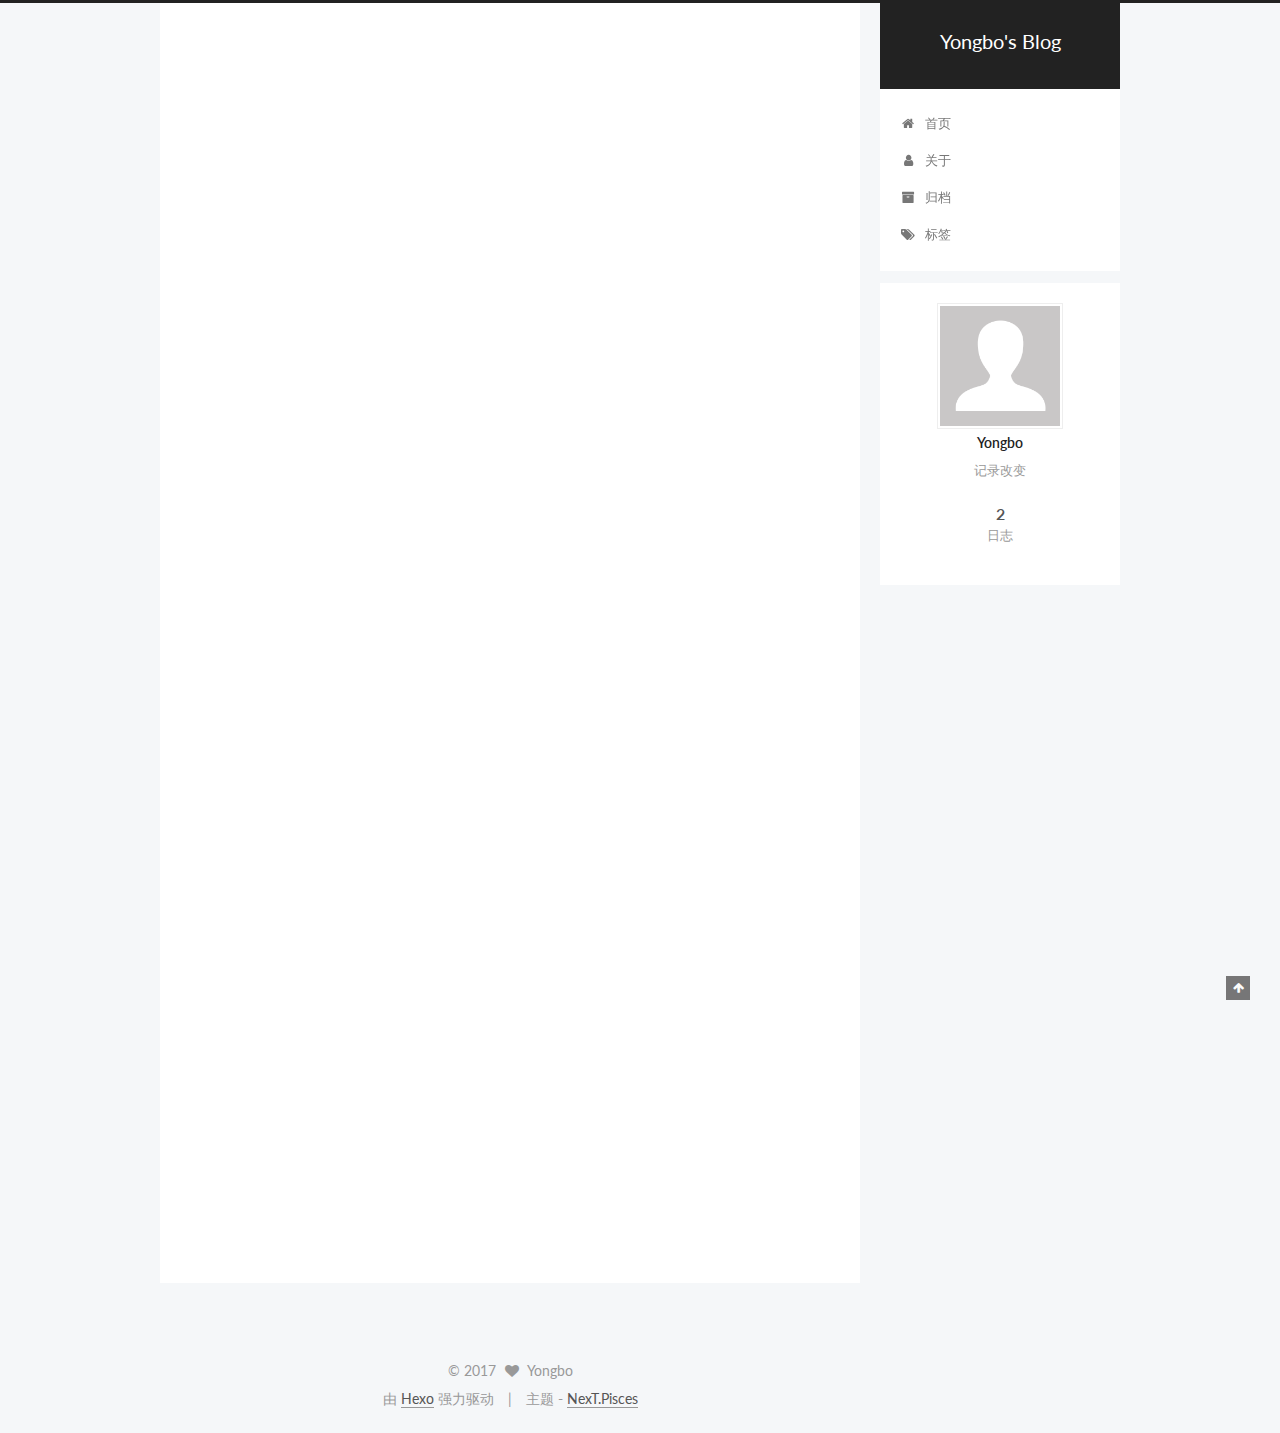
==== commit 80a3cd7c: "“update”" ====
--- a/index.html
+++ b/index.html
@@ -94,13 +94,16 @@
 
 
 
+<meta name="description" content="记录改变">
 <meta property="og:type" content="website">
-<meta property="og:title" content="Hexo">
+<meta property="og:title" content="Yongbo&#39;s Blog">
 <meta property="og:url" content="http://yoursite.com/index.html">
-<meta property="og:site_name" content="Hexo">
+<meta property="og:site_name" content="Yongbo&#39;s Blog">
+<meta property="og:description" content="记录改变">
 <meta property="og:locale" content="zh-Hans">
 <meta name="twitter:card" content="summary">
-<meta name="twitter:title" content="Hexo">
+<meta name="twitter:title" content="Yongbo&#39;s Blog">
+<meta name="twitter:description" content="记录改变">
 
 
 
@@ -135,7 +138,7 @@
 
 
 
-  <title>Hexo</title>
+  <title>Yongbo's Blog</title>
   
 
 
@@ -173,7 +176,7 @@
     <div class="custom-logo-site-title">
       <a href="/"  class="brand" rel="start">
         <span class="logo-line-before"><i></i></span>
-        <span class="site-title">Hexo</span>
+        <span class="site-title">Yongbo's Blog</span>
         <span class="logo-line-after"><i></i></span>
       </a>
     </div>
@@ -279,7 +282,7 @@
     </span>
 
     <span hidden itemprop="publisher" itemscope itemtype="http://schema.org/Organization">
-      <meta itemprop="name" content="Hexo">
+      <meta itemprop="name" content="Yongbo's Blog">
     </span>
 
     
@@ -315,6 +318,17 @@
 
           
             
+              <span class="post-comments-count">
+                <span class="post-meta-divider">|</span>
+                <span class="post-meta-item-icon">
+                  <i class="fa fa-comment-o"></i>
+                </span>
+                <a href="/2017/11/28/My-new-post/#comments" itemprop="discussionUrl">
+                  <span class="post-comments-count disqus-comment-count"
+                        data-disqus-identifier="2017/11/28/My-new-post/" itemprop="commentCount"></span>
+                </a>
+              </span>
+            
           
 
           
@@ -398,7 +412,7 @@
     </span>
 
     <span hidden itemprop="publisher" itemscope itemtype="http://schema.org/Organization">
-      <meta itemprop="name" content="Hexo">
+      <meta itemprop="name" content="Yongbo's Blog">
     </span>
 
     
@@ -434,6 +448,17 @@
 
           
             
+              <span class="post-comments-count">
+                <span class="post-meta-divider">|</span>
+                <span class="post-meta-item-icon">
+                  <i class="fa fa-comment-o"></i>
+                </span>
+                <a href="/2017/11/27/hello-world/#comments" itemprop="discussionUrl">
+                  <span class="post-comments-count disqus-comment-count"
+                        data-disqus-identifier="2017/11/27/hello-world/" itemprop="commentCount"></span>
+                </a>
+              </span>
+            
           
 
           
@@ -542,7 +567,7 @@
                alt="Yongbo" />
           <p class="site-author-name" itemprop="name">Yongbo</p>
            
-              <p class="site-description motion-element" itemprop="description"></p>
+              <p class="site-description motion-element" itemprop="description">记录改变</p>
           
         </div>
         <nav class="site-state motion-element">
@@ -716,6 +741,14 @@
 
   
 
+    
+      <script id="dsq-count-scr" src="https://Yongbo.disqus.com/count.js" async></script>
+    
+
+    
+
+  
+
 
 
 
@@ -728,10 +761,6 @@
   
 
 
-
-
-
-  
 
 
 
--- a/css/main.css
+++ b/css/main.css
@@ -1808,7 +1808,7 @@
   width: 4px;
   height: 4px;
   border-radius: 50%;
-  background: #cc063c;
+  background: #ffcbf0;
 }
 .links-of-blogroll {
   font-size: 13px;
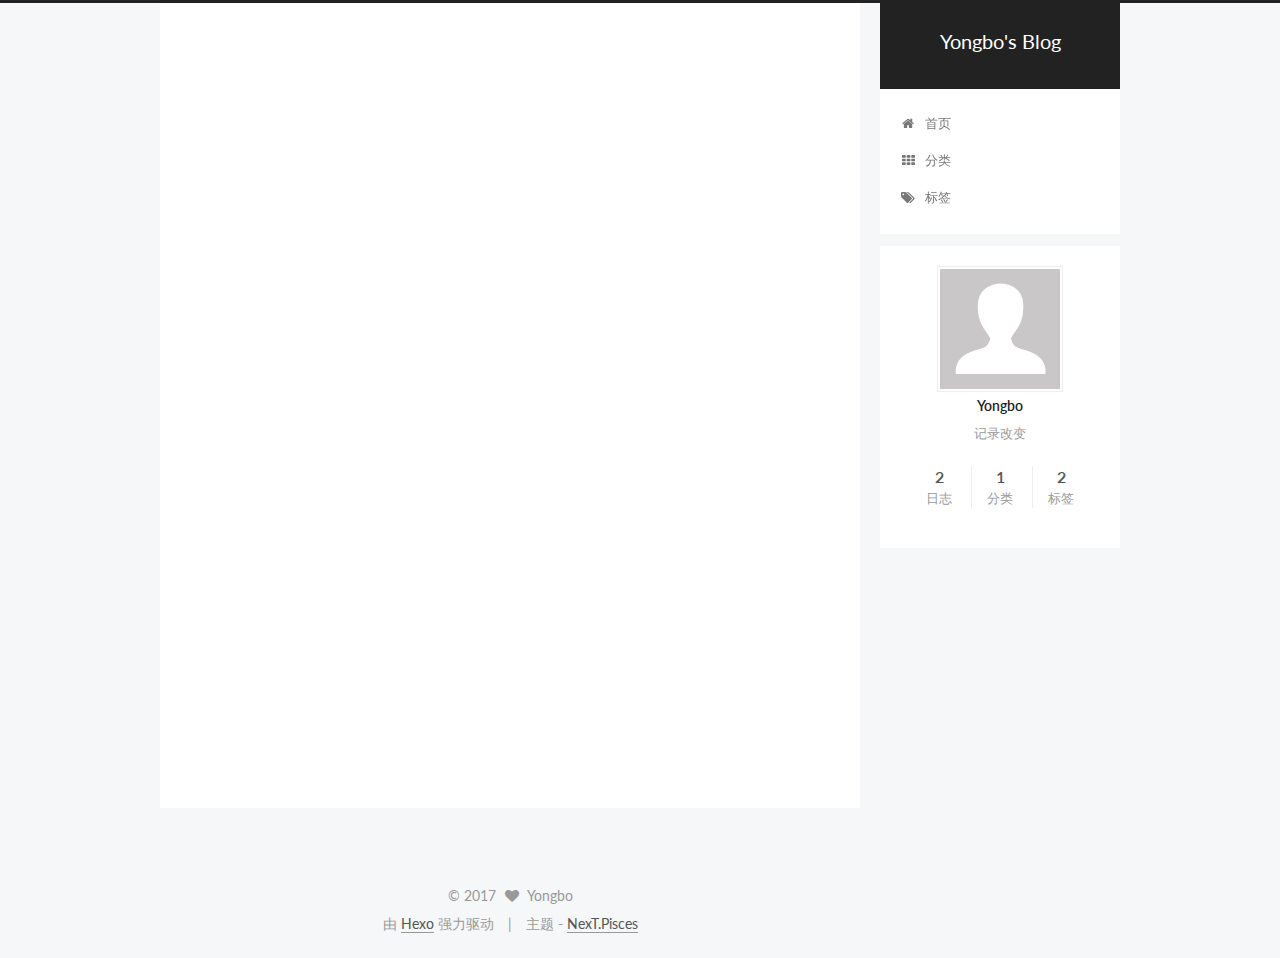
==== commit fa4f1559: "“update”" ====
--- a/index.html
+++ b/index.html
@@ -211,22 +211,12 @@
         </li>
       
         
-        <li class="menu-item menu-item-about">
-          <a href="/about/" rel="section">
-            
-              <i class="menu-item-icon fa fa-fw fa-user"></i> <br />
-            
-            关于
-          </a>
-        </li>
-      
-        
-        <li class="menu-item menu-item-archives">
-          <a href="/archives/" rel="section">
-            
-              <i class="menu-item-icon fa fa-fw fa-archive"></i> <br />
-            
-            归档
+        <li class="menu-item menu-item-categories">
+          <a href="/categories/" rel="section">
+            
+              <i class="menu-item-icon fa fa-fw fa-th"></i> <br />
+            
+            分类
           </a>
         </li>
       
@@ -314,6 +304,28 @@
             
           </span>
 
+          
+            <span class="post-category" >
+            
+              <span class="post-meta-divider">|</span>
+            
+              <span class="post-meta-item-icon">
+                <i class="fa fa-folder-o"></i>
+              </span>
+              
+                <span class="post-meta-item-text">分类于</span>
+              
+              
+                <span itemprop="about" itemscope itemtype="http://schema.org/Thing">
+                  <a href="/categories/Testing/" itemprop="url" rel="index">
+                    <span itemprop="name">Testing</span>
+                  </a>
+                </span>
+
+                
+                
+              
+            </span>
           
 
           
@@ -484,18 +496,15 @@
 
       
         
-          
-            <p>Welcome to <a href="https://hexo.io/" target="_blank" rel="noopener">Hexo</a>! This is your very first post. Check <a href="https://hexo.io/docs/" target="_blank" rel="noopener">documentation</a> for more info. If you get any problems when using Hexo, you can find the answer in <a href="https://hexo.io/docs/troubleshooting.html" target="_blank" rel="noopener">troubleshooting</a> or you can ask me on <a href="https://github.com/hexojs/hexo/issues" target="_blank" rel="noopener">GitHub</a>.</p>
+          <p>Welcome to <a href="https://hexo.io/" target="_blank" rel="noopener">Hexo</a>! This is your very first post. Check <a href="https://hexo.io/docs/" target="_blank" rel="noopener">documentation</a> for more info. If you get any problems when using Hexo, you can find the answer in <a href="https://hexo.io/docs/troubleshooting.html" target="_blank" rel="noopener">troubleshooting</a> or you can ask me on <a href="https://github.com/hexojs/hexo/issues" target="_blank" rel="noopener">GitHub</a>.</p>
 <h2 id="Quick-Start"><a href="#Quick-Start" class="headerlink" title="Quick Start"></a>Quick Start</h2><h3 id="Create-a-new-post"><a href="#Create-a-new-post" class="headerlink" title="Create a new post"></a>Create a new post</h3><figure class="highlight bash"><table><tr><td class="gutter"><pre><span class="line">1</span><br></pre></td><td class="code"><pre><span class="line">$ hexo new <span class="string">"My New Post"</span></span><br></pre></td></tr></table></figure>
-<p>More info: <a href="https://hexo.io/docs/writing.html" target="_blank" rel="noopener">Writing</a></p>
-<h3 id="Run-server"><a href="#Run-server" class="headerlink" title="Run server"></a>Run server</h3><figure class="highlight bash"><table><tr><td class="gutter"><pre><span class="line">1</span><br></pre></td><td class="code"><pre><span class="line">$ hexo server</span><br></pre></td></tr></table></figure>
-<p>More info: <a href="https://hexo.io/docs/server.html" target="_blank" rel="noopener">Server</a></p>
-<h3 id="Generate-static-files"><a href="#Generate-static-files" class="headerlink" title="Generate static files"></a>Generate static files</h3><figure class="highlight bash"><table><tr><td class="gutter"><pre><span class="line">1</span><br></pre></td><td class="code"><pre><span class="line">$ hexo generate</span><br></pre></td></tr></table></figure>
-<p>More info: <a href="https://hexo.io/docs/generating.html" target="_blank" rel="noopener">Generating</a></p>
-<h3 id="Deploy-to-remote-sites"><a href="#Deploy-to-remote-sites" class="headerlink" title="Deploy to remote sites"></a>Deploy to remote sites</h3><figure class="highlight bash"><table><tr><td class="gutter"><pre><span class="line">1</span><br></pre></td><td class="code"><pre><span class="line">$ hexo deploy</span><br></pre></td></tr></table></figure>
-<p>More info: <a href="https://hexo.io/docs/deployment.html" target="_blank" rel="noopener">Deployment</a></p>
-
-          
+          <!--noindex-->
+          <div class="post-button text-center">
+            <a class="btn" href="/2017/11/27/hello-world/#more" rel="contents">
+              阅读全文 &raquo;
+            </a>
+          </div>
+          <!--/noindex-->
         
       
     </div>
@@ -574,7 +583,7 @@
 
           
             <div class="site-state-item site-state-posts">
-              <a href="/archives/">
+              <a href="/">
                 <span class="site-state-item-count">2</span>
                 <span class="site-state-item-name">日志</span>
               </a>
@@ -582,7 +591,25 @@
           
 
           
-
+            
+            
+            <div class="site-state-item site-state-categories">
+              <a href="/categories/index.html">
+                <span class="site-state-item-count">1</span>
+                <span class="site-state-item-name">分类</span>
+              </a>
+            </div>
+          
+
+          
+            
+            
+            <div class="site-state-item site-state-tags">
+              <a href="/tags/index.html">
+                <span class="site-state-item-count">2</span>
+                <span class="site-state-item-name">标签</span>
+              </a>
+            </div>
           
 
         </nav>
@@ -742,7 +769,7 @@
   
 
     
-      <script id="dsq-count-scr" src="https://Yongbo.disqus.com/count.js" async></script>
+      <script id="dsq-count-scr" src="https://yongbo.disqus.com/count.js" async></script>
     
 
     
--- a/css/main.css
+++ b/css/main.css
@@ -1808,7 +1808,7 @@
   width: 4px;
   height: 4px;
   border-radius: 50%;
-  background: #ffcbf0;
+  background: #175011;
 }
 .links-of-blogroll {
   font-size: 13px;
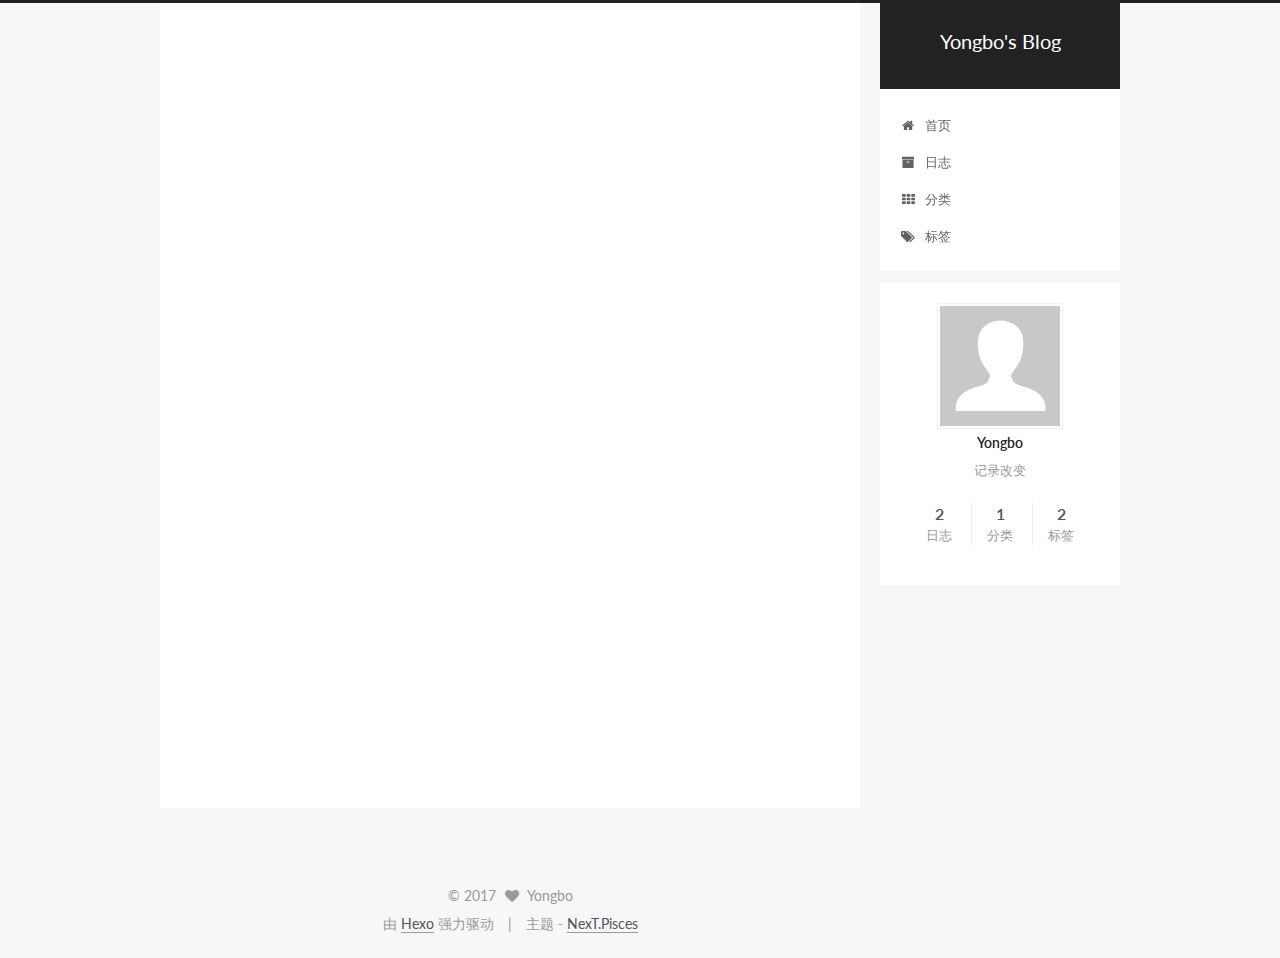
==== commit b3c5c331: "“update”" ====
--- a/index.html
+++ b/index.html
@@ -211,6 +211,16 @@
         </li>
       
         
+        <li class="menu-item menu-item-archives">
+          <a href="/archives/" rel="section">
+            
+              <i class="menu-item-icon fa fa-fw fa-archive"></i> <br />
+            
+            日志
+          </a>
+        </li>
+      
+        
         <li class="menu-item menu-item-categories">
           <a href="/categories/" rel="section">
             
@@ -583,7 +593,7 @@
 
           
             <div class="site-state-item site-state-posts">
-              <a href="/">
+              <a href="/archives/">
                 <span class="site-state-item-count">2</span>
                 <span class="site-state-item-name">日志</span>
               </a>
--- a/css/main.css
+++ b/css/main.css
@@ -1808,7 +1808,7 @@
   width: 4px;
   height: 4px;
   border-radius: 50%;
-  background: #175011;
+  background: #389c8c;
 }
 .links-of-blogroll {
   font-size: 13px;
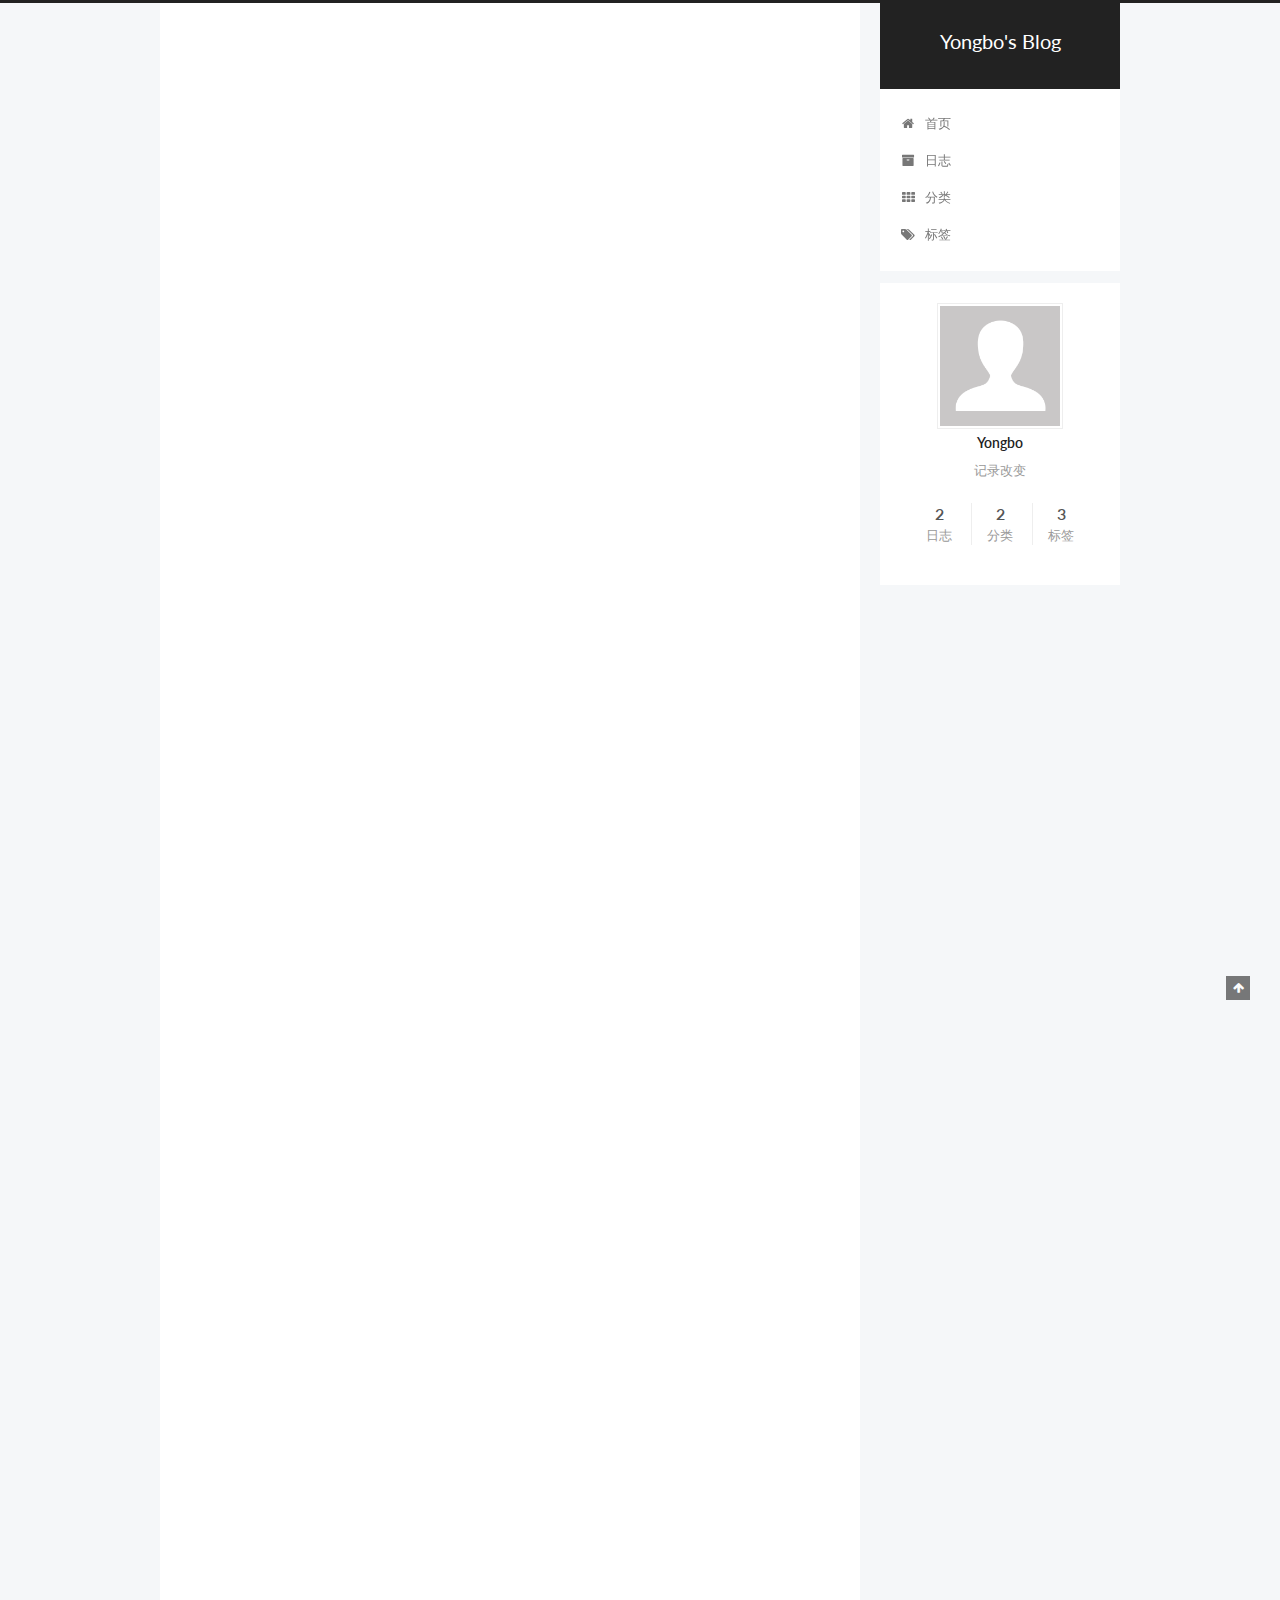
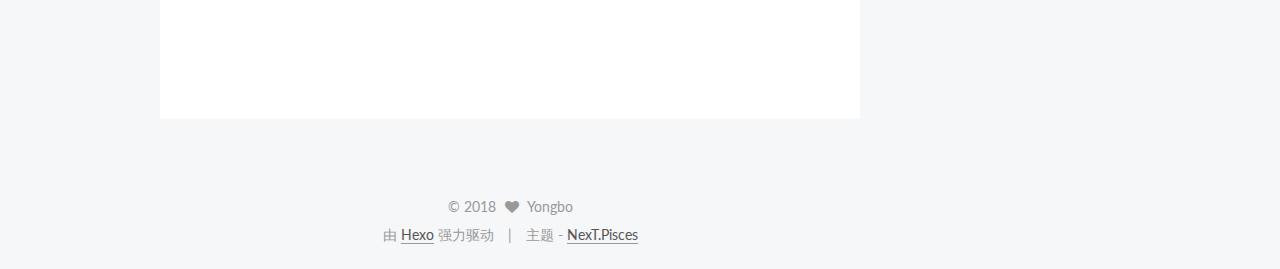
==== commit 936c1f20: "“update”" ====
--- a/index.html
+++ b/index.html
@@ -292,7 +292,7 @@
         
           <h1 class="post-title" itemprop="name headline">
                 
-                <a class="post-title-link" href="/2017/11/28/My-new-post/" itemprop="url">My new post</a></h1>
+                <a class="post-title-link" href="/2017/11/28/My-new-post/" itemprop="url">es6上手实践</a></h1>
         
 
         <div class="post-meta">
@@ -327,8 +327,8 @@
               
               
                 <span itemprop="about" itemscope itemtype="http://schema.org/Thing">
-                  <a href="/categories/Testing/" itemprop="url" rel="index">
-                    <span itemprop="name">Testing</span>
+                  <a href="/categories/es6/" itemprop="url" rel="index">
+                    <span itemprop="name">es6</span>
                   </a>
                 </span>
 
@@ -376,9 +376,16 @@
 
       
         
-          
-            
-          
+          <h2 id="1、解构赋值"><a href="#1、解构赋值" class="headerlink" title="1、解构赋值"></a>1、解构赋值</h2><h3 id="a、对象解构赋值"><a href="#a、对象解构赋值" class="headerlink" title="a、对象解构赋值"></a>a、对象解构赋值</h3><p>场景：从form表单抽取数据，同时对属性进行重命名和设置默认值<br><figure class="highlight js"><table><tr><td class="gutter"><pre><span class="line">1</span><br><span class="line">2</span><br><span class="line">3</span><br><span class="line">4</span><br><span class="line">5</span><br><span class="line">6</span><br></pre></td><td class="code"><pre><span class="line"><span class="keyword">let</span> person = &#123;</span><br><span class="line">    name: <span class="string">'xiaoming'</span>,</span><br><span class="line">    age: <span class="number">18</span></span><br><span class="line">&#125;</span><br><span class="line"><span class="keyword">const</span> &#123; <span class="attr">school</span>: paramName = <span class="string">'Peking univisty'</span> &#125; = person</span><br><span class="line"><span class="built_in">console</span>.log(&#123; paramName &#125;)</span><br></pre></td></tr></table></figure></p>
+<h3 id="b、函数参数的解构赋值"><a href="#b、函数参数的解构赋值" class="headerlink" title="b、函数参数的解构赋值"></a>b、函数参数的解构赋值</h3><p>将函数参数设置成对象，并可设置参数默认值<br><figure class="highlight js"><table><tr><td class="gutter"><pre><span class="line">1</span><br><span class="line">2</span><br><span class="line">3</span><br><span class="line">4</span><br><span class="line">5</span><br><span class="line">6</span><br></pre></td><td class="code"><pre><span class="line"><span class="function"><span class="keyword">function</span> <span class="title">fun</span> (<span class="params">&#123;x = <span class="number">0</span>, y = <span class="number">1</span>&#125; = &#123;&#125;</span>) </span>&#123;</span><br><span class="line">    <span class="keyword">return</span> [x, y]</span><br><span class="line">&#125;</span><br><span class="line"><span class="built_in">console</span>.log(fun())</span><br><span class="line"><span class="built_in">console</span>.log(fun(&#123;<span class="attr">x</span>: <span class="string">'a'</span>&#125;))</span><br><span class="line"><span class="built_in">console</span>.log(fun(&#123;<span class="attr">x</span>: <span class="string">'a'</span>, <span class="attr">y</span>: <span class="string">'b'</span>&#125;))</span><br></pre></td></tr></table></figure></p>
+<figure class="highlight js"><table><tr><td class="gutter"><pre><span class="line">1</span><br><span class="line">2</span><br><span class="line">3</span><br><span class="line">4</span><br><span class="line">5</span><br></pre></td><td class="code"><pre><span class="line"><span class="function"><span class="keyword">function</span> <span class="title">fetch</span> (<span class="params">url, &#123;body = <span class="string">''</span>, method = <span class="string">'GET'</span>, headers = &#123;&#125;&#125; = &#123;&#125;</span>) </span>&#123;</span><br><span class="line">    <span class="built_in">console</span>.log(method)</span><br><span class="line">&#125;</span><br><span class="line">fetch(<span class="string">'http://google.com'</span>, &#123;&#125;)</span><br><span class="line">fetch(<span class="string">'http://google.com'</span>)</span><br></pre></td></tr></table></figure>
+          <!--noindex-->
+          <div class="post-button text-center">
+            <a class="btn" href="/2017/11/28/My-new-post/#more" rel="contents">
+              阅读全文 &raquo;
+            </a>
+          </div>
+          <!--/noindex-->
         
       
     </div>
@@ -508,6 +515,7 @@
         
           <p>Welcome to <a href="https://hexo.io/" target="_blank" rel="noopener">Hexo</a>! This is your very first post. Check <a href="https://hexo.io/docs/" target="_blank" rel="noopener">documentation</a> for more info. If you get any problems when using Hexo, you can find the answer in <a href="https://hexo.io/docs/troubleshooting.html" target="_blank" rel="noopener">troubleshooting</a> or you can ask me on <a href="https://github.com/hexojs/hexo/issues" target="_blank" rel="noopener">GitHub</a>.</p>
 <h2 id="Quick-Start"><a href="#Quick-Start" class="headerlink" title="Quick Start"></a>Quick Start</h2><h3 id="Create-a-new-post"><a href="#Create-a-new-post" class="headerlink" title="Create a new post"></a>Create a new post</h3><figure class="highlight bash"><table><tr><td class="gutter"><pre><span class="line">1</span><br></pre></td><td class="code"><pre><span class="line">$ hexo new <span class="string">"My New Post"</span></span><br></pre></td></tr></table></figure>
+<p>More info: <a href="https://hexo.io/docs/writing.html" target="_blank" rel="noopener">Writing</a></p>
           <!--noindex-->
           <div class="post-button text-center">
             <a class="btn" href="/2017/11/27/hello-world/#more" rel="contents">
@@ -605,7 +613,7 @@
             
             <div class="site-state-item site-state-categories">
               <a href="/categories/index.html">
-                <span class="site-state-item-count">1</span>
+                <span class="site-state-item-count">2</span>
                 <span class="site-state-item-name">分类</span>
               </a>
             </div>
@@ -616,7 +624,7 @@
             
             <div class="site-state-item site-state-tags">
               <a href="/tags/index.html">
-                <span class="site-state-item-count">2</span>
+                <span class="site-state-item-count">3</span>
                 <span class="site-state-item-name">标签</span>
               </a>
             </div>
@@ -658,7 +666,7 @@
         <div class="copyright" >
   
   &copy; 
-  <span itemprop="copyrightYear">2017</span>
+  <span itemprop="copyrightYear">2018</span>
   <span class="with-love">
     <i class="fa fa-heart"></i>
   </span>
--- a/css/main.css
+++ b/css/main.css
@@ -476,8 +476,8 @@
   margin: 20px 0;
   padding: 0;
   font-size: 13px;
-  color: #4d4d4c;
-  background: #f7f7f7;
+  color: #ccc;
+  background: #2d2d2d;
   line-height: 1.6;
 }
 pre,
@@ -494,7 +494,7 @@
 }
 pre code {
   padding: 0;
-  color: #4d4d4c;
+  color: #ccc;
   background: none;
   text-shadow: none;
 }
@@ -517,7 +517,7 @@
 }
 .highlight figcaption {
   font-size: 1em;
-  color: #4d4d4c;
+  color: #ccc;
   line-height: 1em;
   margin-bottom: 1em;
 }
@@ -531,23 +531,23 @@
 }
 .highlight figcaption a {
   float: right;
-  color: #4d4d4c;
+  color: #ccc;
 }
 .highlight figcaption a:hover {
-  border-bottom-color: #4d4d4c;
+  border-bottom-color: #ccc;
 }
 .highlight .gutter pre {
   padding-left: 10px;
   padding-right: 10px;
-  color: #869194;
+  color: #999;
   text-align: right;
-  background-color: #eff2f3;
+  background-color: #1b1b1b;
 }
 .highlight .code pre {
   width: 100%;
   padding-left: 10px;
   padding-right: 10px;
-  background-color: #f7f7f7;
+  background-color: #2d2d2d;
 }
 .highlight .line {
   height: 20px;
@@ -565,16 +565,16 @@
   border: none;
 }
 pre .deletion {
-  background: #fdd;
+  background: #008000;
 }
 pre .addition {
-  background: #dfd;
+  background: #800000;
 }
 pre .meta {
-  color: #8959a8;
+  color: #c9c;
 }
 pre .comment {
-  color: #8e908c;
+  color: #999;
 }
 pre .variable,
 pre .attribute,
@@ -588,7 +588,7 @@
 pre .css .id,
 pre .css .class,
 pre .css .pseudo {
-  color: #c82829;
+  color: #f2777a;
 }
 pre .number,
 pre .preprocessor,
@@ -597,7 +597,7 @@
 pre .params,
 pre .constant,
 pre .command {
-  color: #f5871f;
+  color: #f99157;
 }
 pre .ruby .class .title,
 pre .css .rules .attribute,
@@ -610,11 +610,11 @@
 pre .special,
 pre .number,
 pre .formula {
-  color: #718c00;
+  color: #9c9;
 }
 pre .title,
 pre .css .hexcolor {
-  color: #3e999f;
+  color: #6cc;
 }
 pre .function,
 pre .python .decorator,
@@ -624,11 +624,11 @@
 pre .perl .sub,
 pre .javascript .title,
 pre .coffeescript .title {
-  color: #4271ae;
+  color: #69c;
 }
 pre .keyword,
 pre .javascript .function {
-  color: #8959a8;
+  color: #c9c;
 }
 .full-image.full-image.full-image {
   border: none;
@@ -1808,7 +1808,7 @@
   width: 4px;
   height: 4px;
   border-radius: 50%;
-  background: #389c8c;
+  background: #ff82bf;
 }
 .links-of-blogroll {
   font-size: 13px;
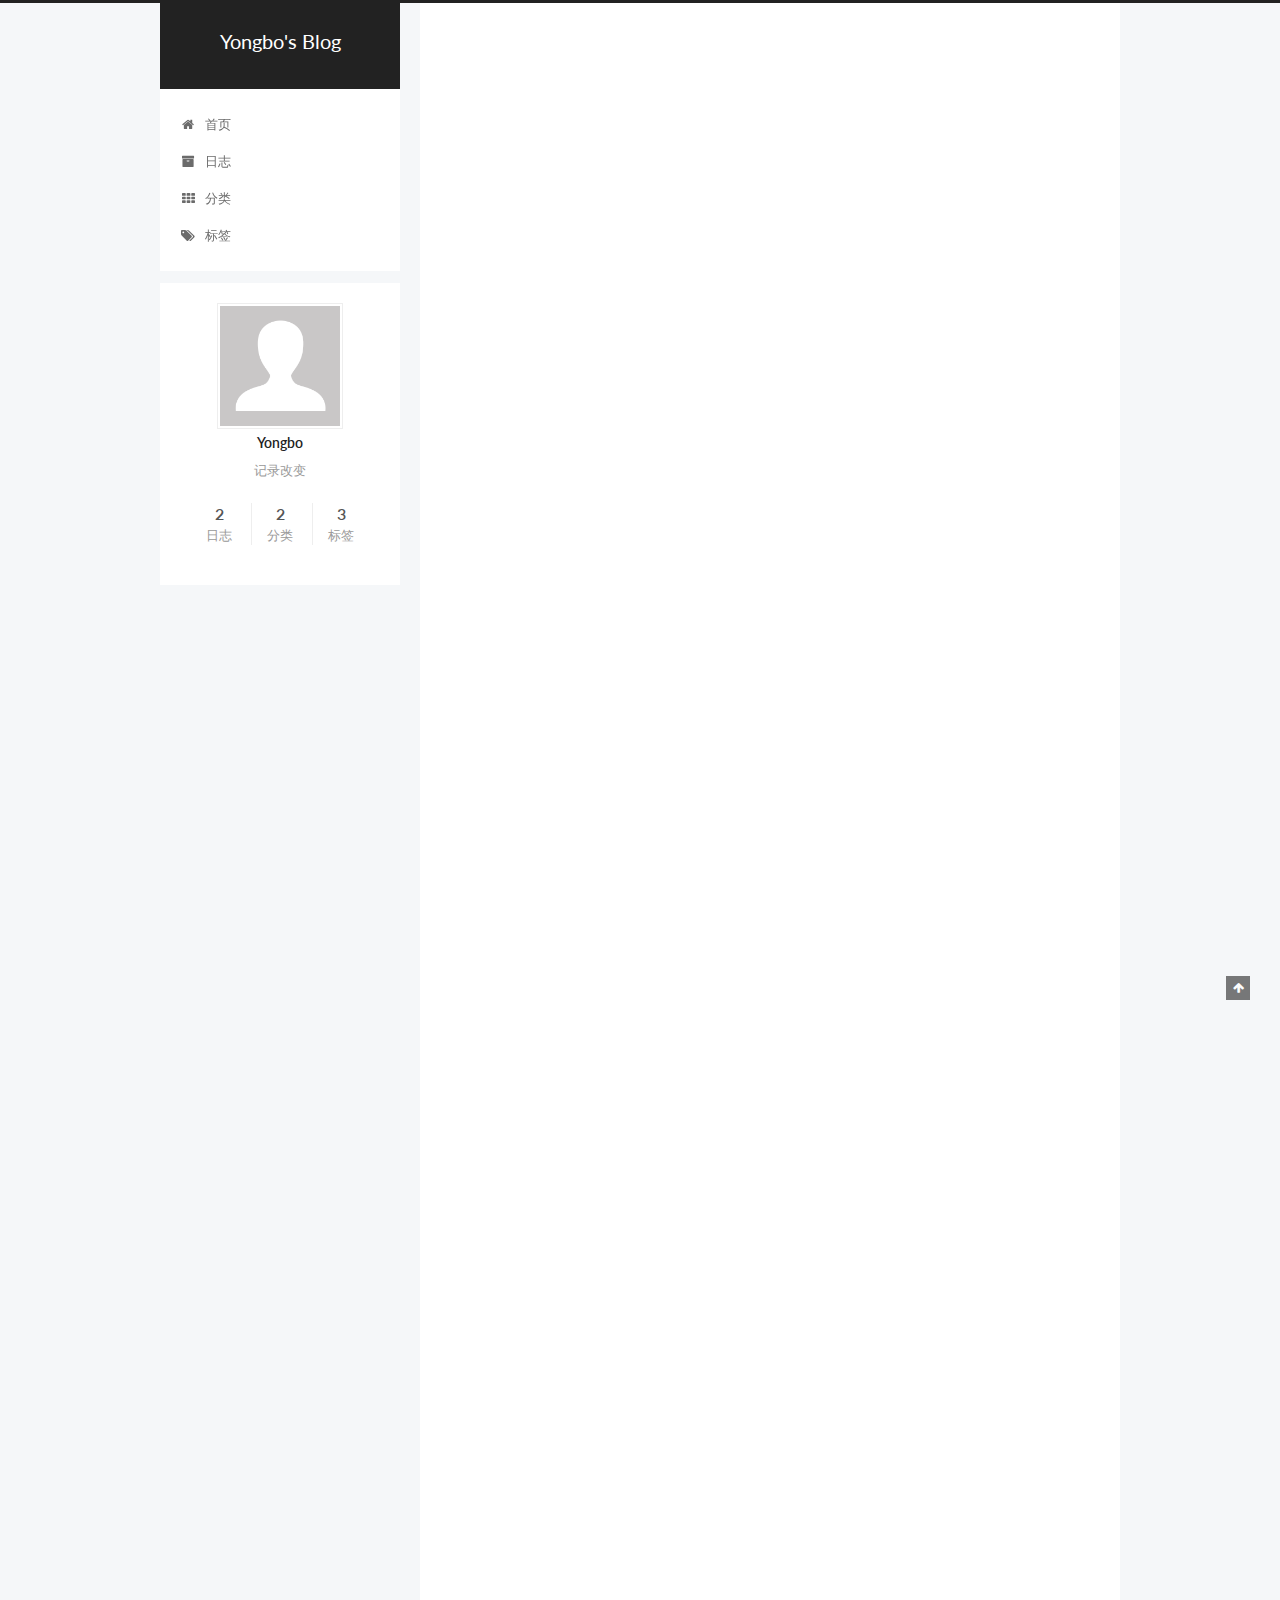
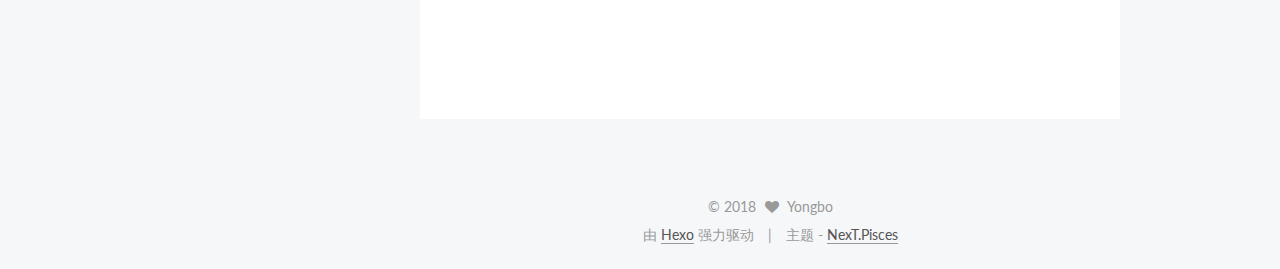
==== commit 5cfe7372: "“update”" ====
--- a/index.html
+++ b/index.html
@@ -112,7 +112,7 @@
   var CONFIG = {
     root: '/',
     scheme: 'Pisces',
-    sidebar: {"position":"right","display":"post","offset":12,"offset_float":12,"b2t":false,"scrollpercent":false,"onmobile":false},
+    sidebar: {"position":"left","display":"post","offset":12,"offset_float":12,"b2t":false,"scrollpercent":false,"onmobile":false},
     fancybox: true,
     tabs: true,
     motion: true,
@@ -163,7 +163,7 @@
     
   
 
-  <div class="container sidebar-position-right 
+  <div class="container sidebar-position-left 
    page-home 
  ">
     <div class="headband"></div>
